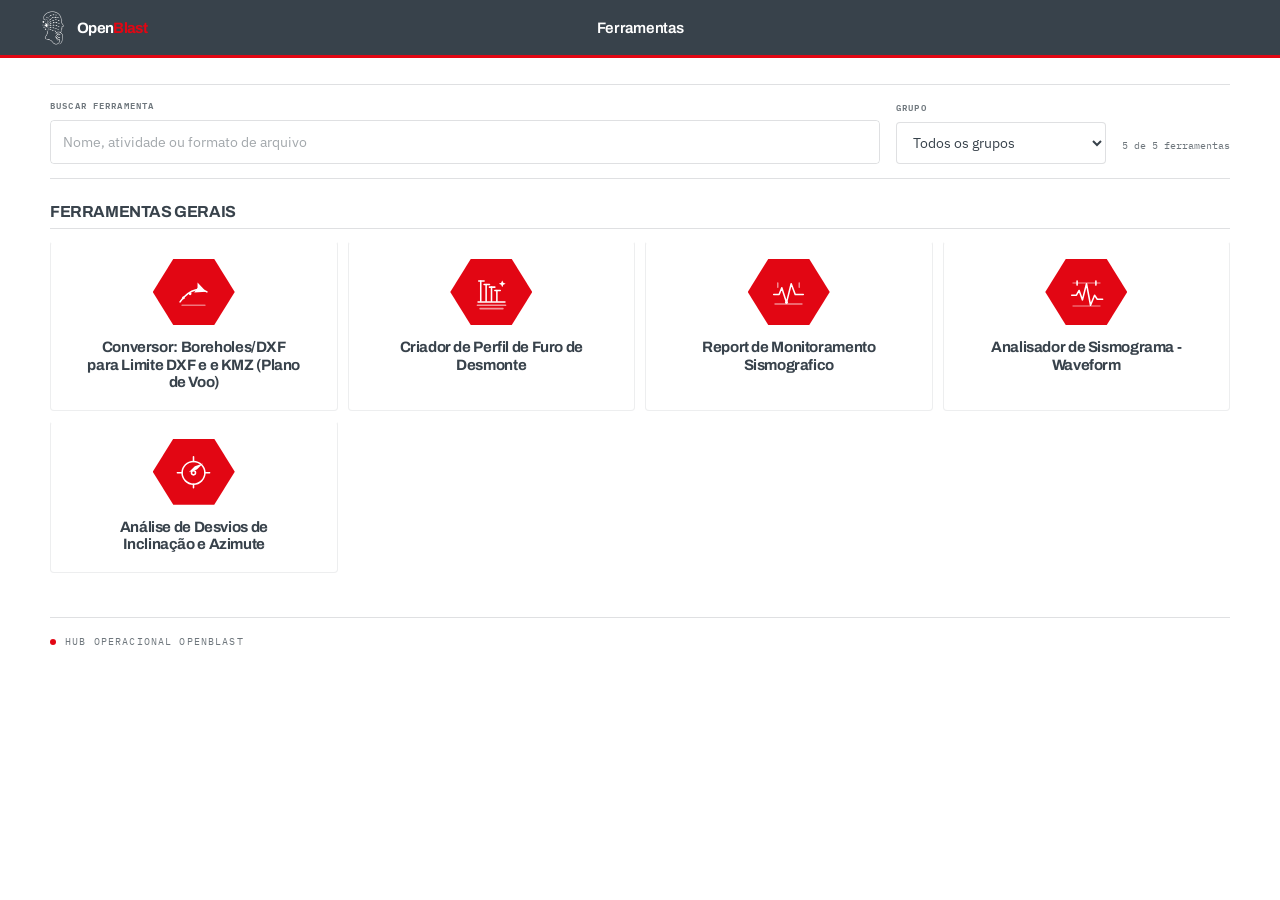
==== public/index.html @ 01945723 "Adiciona ferramenta CHI ao hub US Vale Verde" ====
<!doctype html>
<html lang="pt-BR">
  <head>
    <meta charset="utf-8" />
    <meta name="viewport" content="width=device-width, initial-scale=1" />
    <meta name="description" content="Hub público OpenBlast com as ferramentas liberadas para compartilhamento aberto." />
    <meta name="theme-color" content="#ffffff" />
    <meta name="application-name" content="Hub Público | OpenBlast" />
    <link rel="icon" href="../VISUAL/openblast-favicon-white.svg" type="image/svg+xml" />
    <title>Hub Público de Ferramentas | OpenBlast</title>
    <link rel="preconnect" href="https://fonts.googleapis.com" />
    <link rel="preconnect" href="https://fonts.gstatic.com" crossorigin />
    <link
      href="https://fonts.googleapis.com/css2?family=Archivo:wght@500;600;700;800&family=IBM+Plex+Mono:wght@400;500;600&family=IBM+Plex+Sans:wght@400;500;600;700&display=swap"
      rel="stylesheet"
    />
    <link rel="preload" href="../output/public/tools_manifest.json" as="fetch" crossorigin="anonymous" />
    <link rel="stylesheet" href="../styles.css?v=20260929_122355" />
    <script src="../script.js?v=20260929_122355" defer data-manifest-url="../output/public/tools_manifest.json"></script>
  </head>
  <body>
    <header class="topbar shell" aria-label="Cabeçalho OpenBlast">
      <a class="brand" href="../" aria-label="OpenBlast">
        <img class="brand__logo" src="../VISUAL/LOGO%20OPENBLAST%20TRANSPARENTE.png" alt="OpenBlast" />
        <span class="brand__wordmark">Open<strong>Blast</strong></span>
      </a>
      <span class="topbar__title">Ferramentas</span>
    </header>

    <main class="shell page">
      <section id="hub-grid" class="hub-grid" aria-label="Lista de hubs" aria-live="polite" aria-busy="true"></section>

      <footer class="page-footer" aria-label="Rodapé">
        <p class="page-footer__meta"><span class="page-footer__dot" aria-hidden="true"></span>Hub operacional OpenBlast</p>
      </footer>
    </main>

    <!-- MANIFEST:START -->
<script type="application/json" id="initial-manifest">{"manifest_version":"2.0","project":{"name":"openblast","version":"1.0.0","purpose":"Transformar a planilha de repositórios em um manifesto validado para o hub OpenBlast US MVV"},"generated_at":"2026-09-29T12:23:55Z","run_id":"20260929_122355","source":{"workbook":"input/repositorios_github_pages.xlsx","sheet":"Repositorios","headers":["Repositório","Título formal","GitHub","Pages"],"sha256":"8a882f962ee38ec12dfa9f1d8dd0e3b721353c77c24257c2082940a11ff812c6","row_count":15},"counts":{"total_rows":5,"valid_rows":5,"invalid_rows":0,"hub_count":1},"validation":{"status":"passed","error_count":0,"warning_count":0},"publication":{"slug":"public","hub_slugs":["ferramentas-gerais"],"source_hub_count":2,"source_tool_count":15,"published_hub_count":1,"published_tool_count":5,"excluded_hub_slugs":["ferramentas-locais"]},"generator":{"python":"3.14.3","openpyxl":"3.1.5"},"hubs":[{"slug":"ferramentas-gerais","title":"Ferramentas Gerais","description":"Ferramentas compartilhadas da operação.","tools":[{"row_number":2,"repository_id":"openblast-plano-de-voo","formal_title":"Conversor: Boreholes/DXF para Limite DXF e e KMZ (Plano de Voo)","github_url":"https://github.com/SILVAThiagoFerreira/openblast-plano-de-voo","pages_url":"https://silvathiagoferreira.github.io/openblast-plano-de-voo/","description":"Conversão DXF em poligonal operacional com exportação KMZ para visualização no Google Earth.","kind":"flight","accent":"#e20313","accent2":"#ff7a24","status":"Online","status_indicator":true,"github_owner":"SILVAThiagoFerreira","github_repo_name":"openblast-plano-de-voo","pages_owner":"silvathiagoferreira","pages_repo_name":"openblast-plano-de-voo","order":1},{"row_number":5,"repository_id":"blasthole-profile-creator","formal_title":"Criador de Perfil de Furo de Desmonte","github_url":"https://github.com/SILVAThiagoFerreira/blasthole-profile-creator","pages_url":"https://silvathiagoferreira.github.io/blasthole-profile-creator/","description":"Ferramenta para criação e leitura de perfis de blastholes com foco em clareza operacional.","kind":"blast","accent":"#e20313","accent2":"#8dd3ff","status":"Online","status_indicator":true,"github_owner":"SILVAThiagoFerreira","github_repo_name":"blasthole-profile-creator","pages_owner":"silvathiagoferreira","pages_repo_name":"blasthole-profile-creator","order":4},{"row_number":7,"repository_id":"report-sismografia","formal_title":"Report de Monitoramento Sismografico","github_url":"https://github.com/SILVAThiagoFerreira/report-sismografia","pages_url":"https://silvathiagoferreira.github.io/report-sismografia/","description":"Relatório rápido para dados sismográficos, com foco em consulta visual objetiva e limpa.","kind":"wave","accent":"#e20313","accent2":"#37c6b3","status":"Online","status_indicator":true,"github_owner":"SILVAThiagoFerreira","github_repo_name":"report-sismografia","pages_owner":"silvathiagoferreira","pages_repo_name":"report-sismografia","order":6},{"row_number":8,"repository_id":"analisador-de-sismograma","formal_title":"Analisador de Sismograma - Waveform","github_url":"https://github.com/SILVAThiagoFerreira/analisador-de-sismograma","pages_url":"https://silvathiagoferreira.github.io/ANALISADOR-DE-SISMOGRAMA/","description":"Análise de sismogramas em CSV com gráficos por canal, intervalos de desmonte e exportação de relatório em PDF.","kind":"wave","accent":"#e20313","accent2":"#2bb3a3","status":"Online","status_indicator":true,"github_owner":"SILVAThiagoFerreira","github_repo_name":"analisador-de-sismograma","pages_owner":"silvathiagoferreira","pages_repo_name":"ANALISADOR-DE-SISMOGRAMA","order":7},{"row_number":10,"repository_id":"analise-de-desvios-de-inclinacao-e-azimute","formal_title":"Análise de Desvios de Inclinação e Azimute","github_url":"https://github.com/SILVAThiagoFerreira/analise-de-desvios-de-inclinacao-e-azimute","pages_url":"https://silvathiagoferreira.github.io/analise-de-desvios-de-inclinacao-e-azimute/","description":"Ferramenta web para importar DXF de execução de furos, analisar desvios de inclinação, azimute e profundidade e exportar relatórios em PDF e Excel.","kind":"target","accent":"#0f6a2b","accent2":"#c79517","status":"Online","status_indicator":true,"github_owner":"SILVAThiagoFerreira","github_repo_name":"analise-de-desvios-de-inclinacao-e-azimute","pages_owner":"silvathiagoferreira","pages_repo_name":"analise-de-desvios-de-inclinacao-e-azimute","order":9}]}],"tools":[{"row_number":2,"repository_id":"openblast-plano-de-voo","formal_title":"Conversor: Boreholes/DXF para Limite DXF e e KMZ (Plano de Voo)","github_url":"https://github.com/SILVAThiagoFerreira/openblast-plano-de-voo","pages_url":"https://silvathiagoferreira.github.io/openblast-plano-de-voo/","description":"Conversão DXF em poligonal operacional com exportação KMZ para visualização no Google Earth.","kind":"flight","accent":"#e20313","accent2":"#ff7a24","status":"Online","status_indicator":true,"github_owner":"SILVAThiagoFerreira","github_repo_name":"openblast-plano-de-voo","pages_owner":"silvathiagoferreira","pages_repo_name":"openblast-plano-de-voo","order":1},{"row_number":5,"repository_id":"blasthole-profile-creator","formal_title":"Criador de Perfil de Furo de Desmonte","github_url":"https://github.com/SILVAThiagoFerreira/blasthole-profile-creator","pages_url":"https://silvathiagoferreira.github.io/blasthole-profile-creator/","description":"Ferramenta para criação e leitura de perfis de blastholes com foco em clareza operacional.","kind":"blast","accent":"#e20313","accent2":"#8dd3ff","status":"Online","status_indicator":true,"github_owner":"SILVAThiagoFerreira","github_repo_name":"blasthole-profile-creator","pages_owner":"silvathiagoferreira","pages_repo_name":"blasthole-profile-creator","order":4},{"row_number":7,"repository_id":"report-sismografia","formal_title":"Report de Monitoramento Sismografico","github_url":"https://github.com/SILVAThiagoFerreira/report-sismografia","pages_url":"https://silvathiagoferreira.github.io/report-sismografia/","description":"Relatório rápido para dados sismográficos, com foco em consulta visual objetiva e limpa.","kind":"wave","accent":"#e20313","accent2":"#37c6b3","status":"Online","status_indicator":true,"github_owner":"SILVAThiagoFerreira","github_repo_name":"report-sismografia","pages_owner":"silvathiagoferreira","pages_repo_name":"report-sismografia","order":6},{"row_number":8,"repository_id":"analisador-de-sismograma","formal_title":"Analisador de Sismograma - Waveform","github_url":"https://github.com/SILVAThiagoFerreira/analisador-de-sismograma","pages_url":"https://silvathiagoferreira.github.io/ANALISADOR-DE-SISMOGRAMA/","description":"Análise de sismogramas em CSV com gráficos por canal, intervalos de desmonte e exportação de relatório em PDF.","kind":"wave","accent":"#e20313","accent2":"#2bb3a3","status":"Online","status_indicator":true,"github_owner":"SILVAThiagoFerreira","github_repo_name":"analisador-de-sismograma","pages_owner":"silvathiagoferreira","pages_repo_name":"ANALISADOR-DE-SISMOGRAMA","order":7},{"row_number":10,"repository_id":"analise-de-desvios-de-inclinacao-e-azimute","formal_title":"Análise de Desvios de Inclinação e Azimute","github_url":"https://github.com/SILVAThiagoFerreira/analise-de-desvios-de-inclinacao-e-azimute","pages_url":"https://silvathiagoferreira.github.io/analise-de-desvios-de-inclinacao-e-azimute/","description":"Ferramenta web para importar DXF de execução de furos, analisar desvios de inclinação, azimute e profundidade e exportar relatórios em PDF e Excel.","kind":"target","accent":"#0f6a2b","accent2":"#c79517","status":"Online","status_indicator":true,"github_owner":"SILVAThiagoFerreira","github_repo_name":"analise-de-desvios-de-inclinacao-e-azimute","pages_owner":"silvathiagoferreira","pages_repo_name":"analise-de-desvios-de-inclinacao-e-azimute","order":9}]}</script>
<!-- MANIFEST:END -->
  </body>
</html>
---- styles.css ----
:root {
  --gray-enaex: #38424B;
  --red-enaex: #E20613;
  --white: #FFFFFF;
  --line: rgba(56, 66, 75, 0.16);
  --line-soft: rgba(56, 66, 75, 0.09);
  --gray-muted: rgba(56, 66, 75, 0.72);
  --radius: 4px;
  color-scheme: light;
}

* { box-sizing: border-box; }
html { scroll-behavior: smooth; }
.sr-only {
  position: absolute;
  width: 1px;
  height: 1px;
  padding: 0;
  margin: -1px;
  overflow: hidden;
  white-space: nowrap;
  border: 0;
  clip: rect(0, 0, 0, 0);
}
body {
  margin: 0;
  min-height: 100vh;
  overflow-x: hidden;
  background: var(--white);
  color: var(--gray-enaex);
  font-family: "IBM Plex Sans", system-ui, sans-serif;
  font-size: 15px;
  -webkit-font-smoothing: antialiased;
  text-rendering: optimizeLegibility;
}
img { display: block; max-width: 100%; }
a { color: inherit; }
::selection { color: var(--white); background: var(--red-enaex); }

.shell {
  width: min(1180px, calc(100% - 64px));
  margin: 0 auto;
}

/* Faixa superior */
.topbar {
  display: flex;
  align-items: center;
  justify-content: center;
  min-height: 58px;
  padding: 9px 38px;
  background: var(--gray-enaex);
  border-bottom: 3px solid var(--red-enaex);
}
.topbar.shell {
  width: 100vw;
  margin-left: calc(50% - 50vw);
  margin-right: 0;
}
.brand {
  position: absolute;
  left: 38px;
  display: inline-flex;
  align-items: center;
  gap: 9px;
  color: var(--white);
  text-decoration: none;
}
.brand__logo {
  width: 30px;
  max-height: 34px;
  object-fit: contain;
  filter: brightness(0) invert(1);
}
.brand__wordmark {
  color: var(--white);
  font-family: "Archivo", sans-serif;
  font-size: 0.94rem;
  font-weight: 700;
  letter-spacing: -0.045em;
}
.brand__wordmark strong { color: var(--red-enaex); font-weight: 700; }
.topbar__title {
  color: var(--white);
  font-family: "Archivo", sans-serif;
  font-size: 0.95rem;
  font-weight: 600;
  letter-spacing: -0.02em;
}

/* Página */
.page { padding: 26px 0 8px; }
.hub-grid { display: grid; gap: 28px; margin-top: 2px; }
.hub-section { position: relative; }
.hub-section__header {
  display: flex;
  align-items: baseline;
  justify-content: space-between;
  gap: 14px;
  margin-bottom: 12px;
  padding-bottom: 8px;
  border-bottom: 1px solid var(--line);
}
.hub-section__header h2 {
  margin: 0;
  color: var(--gray-enaex);
  font-family: "Archivo", sans-serif;
  font-size: 1rem;
  font-weight: 700;
  letter-spacing: -0.025em;
  text-transform: uppercase;
}

/* Busca */
.directory-controls {
  display: grid;
  grid-template-columns: minmax(0, 1fr) 210px auto;
  align-items: end;
  gap: 16px;
  margin: 0 0 24px;
  padding: 12px 0 14px;
  border-top: 1px solid var(--line);
  border-bottom: 1px solid var(--line);
}
.directory-controls label {
  display: block;
  margin-bottom: 7px;
  color: var(--gray-muted);
  font-family: "IBM Plex Mono", monospace;
  font-size: 0.59rem;
  font-weight: 600;
  letter-spacing: 0.12em;
  text-transform: uppercase;
}
.directory-search__field { display: flex; min-height: 42px; border: 1px solid var(--line); border-radius: var(--radius); }
.directory-search input,
.directory-filter select {
  width: 100%;
  min-height: 42px;
  padding: 0 12px;
  color: var(--gray-enaex);
  font: inherit;
  font-size: 0.87rem;
  background: var(--white);
  border: 1px solid var(--line);
  border-radius: var(--radius);
}
.directory-search input { min-width: 0; border: 0; outline: 0; }
.directory-search input::placeholder { color: var(--gray-muted); opacity: 0.64; }
.directory-search__field:focus-within,
.directory-filter select:focus-visible { border-color: var(--red-enaex); box-shadow: 0 0 0 3px rgba(226, 6, 19, 0.1); outline: 0; }
.search-clear {
  align-self: center;
  margin: 0 8px 0 4px;
  padding: 5px 7px;
  color: var(--gray-muted);
  font-family: "IBM Plex Mono", monospace;
  font-size: 0.58rem;
  font-weight: 600;
  letter-spacing: 0.06em;
  text-transform: uppercase;
  background: transparent;
  border: 0;
  cursor: pointer;
}
.search-clear:hover { color: var(--red-enaex); }
.directory-count { margin: 0 0 12px; color: var(--gray-muted); font-family: "IBM Plex Mono", monospace; font-size: 0.62rem; white-space: nowrap; }

/* Grade de ferramentas */
.tool-grid {
  display: grid;
  grid-template-columns: repeat(4, minmax(0, 1fr));
  gap: 10px;
}
.tool-grid__message {
  grid-column: 1 / -1;
  padding: 22px;
  color: var(--gray-muted);
  border: 1px solid var(--line);
  line-height: 1.6;
}
.tool-grid__message--error { color: var(--red-enaex); }
.tool-card {
  position: relative;
  display: grid;
  grid-template-rows: 68px auto;
  align-items: start;
  min-height: 142px;
  padding: 16px 12px 18px;
  color: var(--gray-enaex);
  text-align: center;
  text-decoration: none;
  background: var(--white);
  border: 1px solid var(--line-soft);
  border-top: 2px solid transparent;
  border-radius: var(--radius);
  transition: border-color 150ms ease, box-shadow 150ms ease, transform 150ms ease;
}
.tool-card:hover {
  position: relative;
  z-index: 20;
  border-color: var(--line);
  border-top-color: var(--red-enaex);
  box-shadow: 0 8px 20px rgba(56, 66, 75, 0.08);
  transform: translateY(-1px);
}
.tool-card:focus-visible { position: relative; z-index: 20; }
.tool-card:focus-visible,
.brand:focus-visible,
.search-clear:focus-visible,
.directory-filter select:focus-visible {
  outline: 2px solid var(--red-enaex);
  outline-offset: 3px;
}
.tool-card__hex {
  display: grid;
  place-items: center;
  width: 82px;
  height: 66px;
  margin: 0 auto;
  color: var(--white);
  background: var(--red-enaex);
  clip-path: polygon(25% 0, 75% 0, 100% 50%, 75% 100%, 25% 100%, 0 50%);
}
.tool-card__hex svg { width: 43px; height: 43px; }
.tool-card h3 {
  max-width: 24ch;
  margin: 12px auto 0;
  color: var(--gray-enaex);
  font-family: "Archivo", sans-serif;
  font-size: 0.94rem;
  font-weight: 700;
  line-height: 1.17;
  letter-spacing: -0.025em;
}
.tool-card__tooltip {
  position: absolute;
  z-index: 10;
  top: calc(100% + 9px);
  left: 50%;
  width: min(280px, calc(100vw - 24px));
  max-height: 220px;
  padding: 10px 12px;
  color: var(--white);
  font-size: 0.78rem;
  font-weight: 400;
  line-height: 1.4;
  text-align: left;
  background: var(--gray-enaex);
  border: 1px solid rgba(255, 255, 255, 0.18);
  border-top: 2px solid var(--red-enaex);
  border-radius: 7px;
  box-shadow: 0 10px 24px rgba(56, 66, 75, 0.2);
  overflow: auto;
  opacity: 0;
  pointer-events: none;
  transform: translate(-50%, -5px);
  transition: opacity 140ms ease, transform 140ms ease, visibility 140ms ease;
  visibility: hidden;
}
.tool-card__tooltip::before {
  position: absolute;
  top: -7px;
  left: 50%;
  width: 0;
  height: 0;
  border-right: 6px solid transparent;
  border-bottom: 6px solid var(--red-enaex);
  border-left: 6px solid transparent;
  content: "";
  transform: translateX(-50%);
}
.tool-card:hover .tool-card__tooltip,
.tool-card:focus-visible .tool-card__tooltip {
  opacity: 1;
  transform: translate(-50%, 0);
  visibility: visible;
}
.tool-card__tooltip::-webkit-scrollbar { width: 6px; }
.tool-card__tooltip::-webkit-scrollbar-thumb { background: rgba(255, 255, 255, 0.34); border-radius: 6px; }
.directory-empty { margin-top: 18px; padding: 22px; color: var(--gray-muted); border: 1px solid var(--line); font-size: 0.9rem; line-height: 1.6; }
.reveal { animation: none; }

/* Rodapé */
.page-footer {
  display: flex;
  align-items: center;
  justify-content: space-between;
  gap: 16px;
  margin-top: 44px;
  padding: 17px 0 46px;
  border-top: 1px solid var(--line);
  color: var(--gray-muted);
  font-family: "IBM Plex Mono", monospace;
  font-size: 0.6rem;
  letter-spacing: 0.12em;
  text-transform: uppercase;
}
.page-footer__meta { margin: 0; }
.page-footer__dot { display: inline-block; width: 6px; height: 6px; margin-right: 9px; vertical-align: middle; border-radius: 50%; background: var(--red-enaex); }

@media (max-width: 1050px) {
  .tool-grid { grid-template-columns: repeat(3, minmax(0, 1fr)); }
}
@media (max-width: 780px) {
  .shell { width: min(100% - 34px, 1180px); }
  .topbar { min-height: 56px; padding: 8px 16px; }
  .brand { left: 17px; }
  .brand__logo { width: 27px; max-height: 30px; }
  .brand__wordmark { font-size: 0.86rem; }
  .topbar__title { max-width: 210px; overflow: hidden; text-overflow: ellipsis; white-space: nowrap; font-size: 0.84rem; }
  .page { padding-top: 24px; }
  .directory-controls { grid-template-columns: 1fr; gap: 12px; margin-bottom: 28px; }
  .directory-count { margin: 2px 0 0; }
  .tool-grid { grid-template-columns: repeat(2, minmax(0, 1fr)); }
}
@media (max-width: 480px) {
  .tool-grid { grid-template-columns: 1fr; }
  .tool-card__hex { width: 76px; height: 62px; }
  .tool-card { min-height: 136px; }
  .page-footer { align-items: flex-start; flex-direction: column; gap: 8px; }
}
@media (prefers-reduced-motion: reduce) {
  html { scroll-behavior: auto; }
  *, *::before, *::after { animation-duration: 0.01ms !important; animation-iteration-count: 1 !important; transition-duration: 0.01ms !important; scroll-behavior: auto !important; }
}
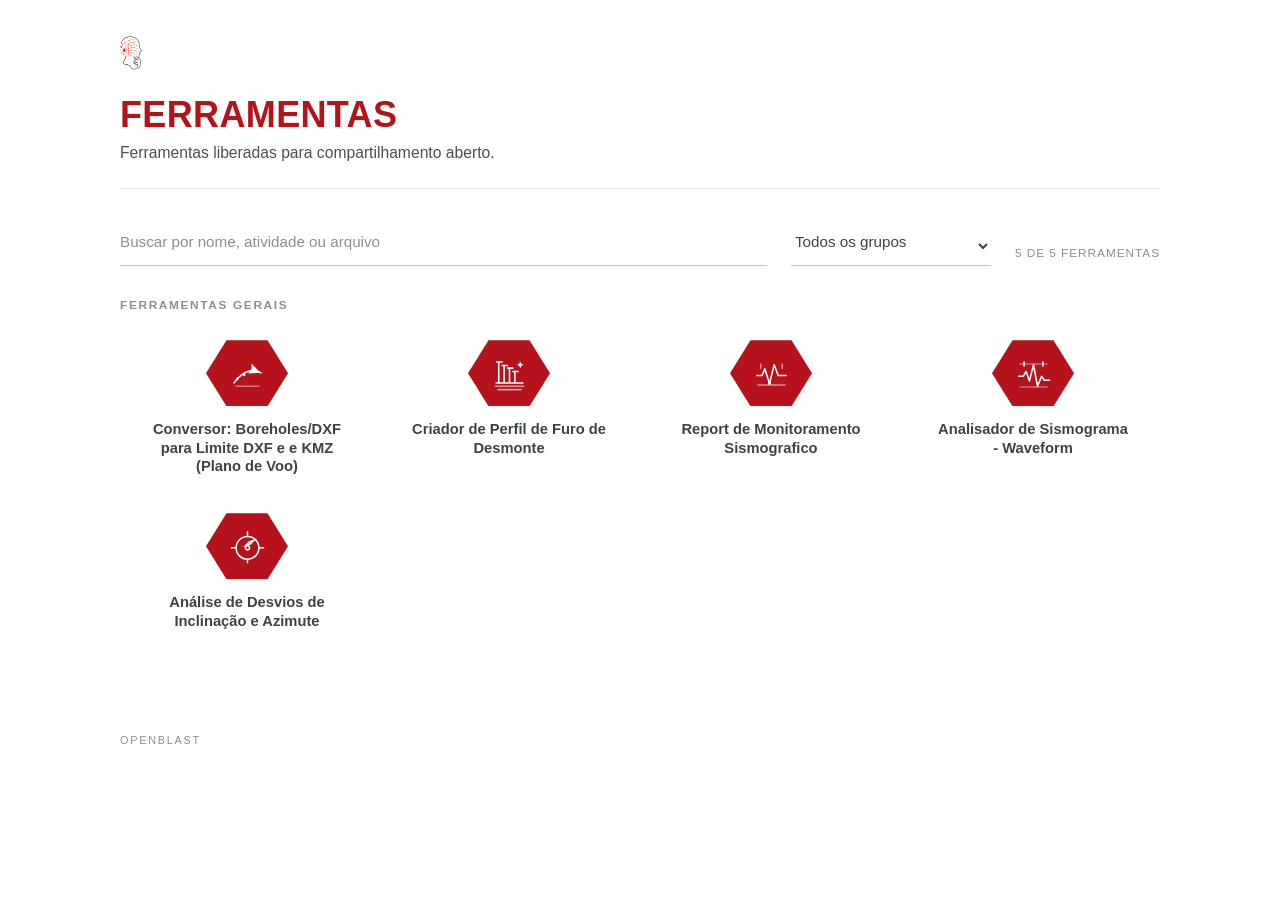
==== commit 7fb5bf72: "Refina cabeçalho e cards do hub: hexágono vermelho em repouso - Hexágonos das ferramentas voltam ao " ====
--- a/public/index.html
+++ b/public/index.html
@@ -8,35 +8,29 @@
     <meta name="application-name" content="Hub Público | OpenBlast" />
     <link rel="icon" href="../VISUAL/openblast-favicon-white.svg" type="image/svg+xml" />
     <title>Hub Público de Ferramentas | OpenBlast</title>
-    <link rel="preconnect" href="https://fonts.googleapis.com" />
-    <link rel="preconnect" href="https://fonts.gstatic.com" crossorigin />
-    <link
-      href="https://fonts.googleapis.com/css2?family=Archivo:wght@500;600;700;800&family=IBM+Plex+Mono:wght@400;500;600&family=IBM+Plex+Sans:wght@400;500;600;700&display=swap"
-      rel="stylesheet"
-    />
     <link rel="preload" href="../output/public/tools_manifest.json" as="fetch" crossorigin="anonymous" />
-    <link rel="stylesheet" href="../styles.css?v=20260929_122355" />
-    <script src="../script.js?v=20260929_122355" defer data-manifest-url="../output/public/tools_manifest.json"></script>
+    <link rel="stylesheet" href="../styles.css?v=20261018_125633" />
+    <script src="../script.js?v=20261018_125633" defer data-manifest-url="../output/public/tools_manifest.json"></script>
   </head>
   <body>
     <header class="topbar shell" aria-label="Cabeçalho OpenBlast">
       <a class="brand" href="../" aria-label="OpenBlast">
         <img class="brand__logo" src="../VISUAL/LOGO%20OPENBLAST%20TRANSPARENTE.png" alt="OpenBlast" />
-        <span class="brand__wordmark">Open<strong>Blast</strong></span>
       </a>
-      <span class="topbar__title">Ferramentas</span>
+      <h1 class="topbar__title">Ferramentas</h1>
+      <p class="topbar__subtitle">Ferramentas liberadas para compartilhamento aberto.</p>
     </header>
 
     <main class="shell page">
       <section id="hub-grid" class="hub-grid" aria-label="Lista de hubs" aria-live="polite" aria-busy="true"></section>
 
       <footer class="page-footer" aria-label="Rodapé">
-        <p class="page-footer__meta"><span class="page-footer__dot" aria-hidden="true"></span>Hub operacional OpenBlast</p>
+        <span class="brand__wordmark">Open<strong>Blast</strong></span>
       </footer>
     </main>
 
     <!-- MANIFEST:START -->
-<script type="application/json" id="initial-manifest">{"manifest_version":"2.0","project":{"name":"openblast","version":"1.0.0","purpose":"Transformar a planilha de repositórios em um manifesto validado para o hub OpenBlast US MVV"},"generated_at":"2026-09-29T12:23:55Z","run_id":"20260929_122355","source":{"workbook":"input/repositorios_github_pages.xlsx","sheet":"Repositorios","headers":["Repositório","Título formal","GitHub","Pages"],"sha256":"8a882f962ee38ec12dfa9f1d8dd0e3b721353c77c24257c2082940a11ff812c6","row_count":15},"counts":{"total_rows":5,"valid_rows":5,"invalid_rows":0,"hub_count":1},"validation":{"status":"passed","error_count":0,"warning_count":0},"publication":{"slug":"public","hub_slugs":["ferramentas-gerais"],"source_hub_count":2,"source_tool_count":15,"published_hub_count":1,"published_tool_count":5,"excluded_hub_slugs":["ferramentas-locais"]},"generator":{"python":"3.14.3","openpyxl":"3.1.5"},"hubs":[{"slug":"ferramentas-gerais","title":"Ferramentas Gerais","description":"Ferramentas compartilhadas da operação.","tools":[{"row_number":2,"repository_id":"openblast-plano-de-voo","formal_title":"Conversor: Boreholes/DXF para Limite DXF e e KMZ (Plano de Voo)","github_url":"https://github.com/SILVAThiagoFerreira/openblast-plano-de-voo","pages_url":"https://silvathiagoferreira.github.io/openblast-plano-de-voo/","description":"Conversão DXF em poligonal operacional com exportação KMZ para visualização no Google Earth.","kind":"flight","accent":"#e20313","accent2":"#ff7a24","status":"Online","status_indicator":true,"github_owner":"SILVAThiagoFerreira","github_repo_name":"openblast-plano-de-voo","pages_owner":"silvathiagoferreira","pages_repo_name":"openblast-plano-de-voo","order":1},{"row_number":5,"repository_id":"blasthole-profile-creator","formal_title":"Criador de Perfil de Furo de Desmonte","github_url":"https://github.com/SILVAThiagoFerreira/blasthole-profile-creator","pages_url":"https://silvathiagoferreira.github.io/blasthole-profile-creator/","description":"Ferramenta para criação e leitura de perfis de blastholes com foco em clareza operacional.","kind":"blast","accent":"#e20313","accent2":"#8dd3ff","status":"Online","status_indicator":true,"github_owner":"SILVAThiagoFerreira","github_repo_name":"blasthole-profile-creator","pages_owner":"silvathiagoferreira","pages_repo_name":"blasthole-profile-creator","order":4},{"row_number":7,"repository_id":"report-sismografia","formal_title":"Report de Monitoramento Sismografico","github_url":"https://github.com/SILVAThiagoFerreira/report-sismografia","pages_url":"https://silvathiagoferreira.github.io/report-sismografia/","description":"Relatório rápido para dados sismográficos, com foco em consulta visual objetiva e limpa.","kind":"wave","accent":"#e20313","accent2":"#37c6b3","status":"Online","status_indicator":true,"github_owner":"SILVAThiagoFerreira","github_repo_name":"report-sismografia","pages_owner":"silvathiagoferreira","pages_repo_name":"report-sismografia","order":6},{"row_number":8,"repository_id":"analisador-de-sismograma","formal_title":"Analisador de Sismograma - Waveform","github_url":"https://github.com/SILVAThiagoFerreira/analisador-de-sismograma","pages_url":"https://silvathiagoferreira.github.io/ANALISADOR-DE-SISMOGRAMA/","description":"Análise de sismogramas em CSV com gráficos por canal, intervalos de desmonte e exportação de relatório em PDF.","kind":"wave","accent":"#e20313","accent2":"#2bb3a3","status":"Online","status_indicator":true,"github_owner":"SILVAThiagoFerreira","github_repo_name":"analisador-de-sismograma","pages_owner":"silvathiagoferreira","pages_repo_name":"ANALISADOR-DE-SISMOGRAMA","order":7},{"row_number":10,"repository_id":"analise-de-desvios-de-inclinacao-e-azimute","formal_title":"Análise de Desvios de Inclinação e Azimute","github_url":"https://github.com/SILVAThiagoFerreira/analise-de-desvios-de-inclinacao-e-azimute","pages_url":"https://silvathiagoferreira.github.io/analise-de-desvios-de-inclinacao-e-azimute/","description":"Ferramenta web para importar DXF de execução de furos, analisar desvios de inclinação, azimute e profundidade e exportar relatórios em PDF e Excel.","kind":"target","accent":"#0f6a2b","accent2":"#c79517","status":"Online","status_indicator":true,"github_owner":"SILVAThiagoFerreira","github_repo_name":"analise-de-desvios-de-inclinacao-e-azimute","pages_owner":"silvathiagoferreira","pages_repo_name":"analise-de-desvios-de-inclinacao-e-azimute","order":9}]}],"tools":[{"row_number":2,"repository_id":"openblast-plano-de-voo","formal_title":"Conversor: Boreholes/DXF para Limite DXF e e KMZ (Plano de Voo)","github_url":"https://github.com/SILVAThiagoFerreira/openblast-plano-de-voo","pages_url":"https://silvathiagoferreira.github.io/openblast-plano-de-voo/","description":"Conversão DXF em poligonal operacional com exportação KMZ para visualização no Google Earth.","kind":"flight","accent":"#e20313","accent2":"#ff7a24","status":"Online","status_indicator":true,"github_owner":"SILVAThiagoFerreira","github_repo_name":"openblast-plano-de-voo","pages_owner":"silvathiagoferreira","pages_repo_name":"openblast-plano-de-voo","order":1},{"row_number":5,"repository_id":"blasthole-profile-creator","formal_title":"Criador de Perfil de Furo de Desmonte","github_url":"https://github.com/SILVAThiagoFerreira/blasthole-profile-creator","pages_url":"https://silvathiagoferreira.github.io/blasthole-profile-creator/","description":"Ferramenta para criação e leitura de perfis de blastholes com foco em clareza operacional.","kind":"blast","accent":"#e20313","accent2":"#8dd3ff","status":"Online","status_indicator":true,"github_owner":"SILVAThiagoFerreira","github_repo_name":"blasthole-profile-creator","pages_owner":"silvathiagoferreira","pages_repo_name":"blasthole-profile-creator","order":4},{"row_number":7,"repository_id":"report-sismografia","formal_title":"Report de Monitoramento Sismografico","github_url":"https://github.com/SILVAThiagoFerreira/report-sismografia","pages_url":"https://silvathiagoferreira.github.io/report-sismografia/","description":"Relatório rápido para dados sismográficos, com foco em consulta visual objetiva e limpa.","kind":"wave","accent":"#e20313","accent2":"#37c6b3","status":"Online","status_indicator":true,"github_owner":"SILVAThiagoFerreira","github_repo_name":"report-sismografia","pages_owner":"silvathiagoferreira","pages_repo_name":"report-sismografia","order":6},{"row_number":8,"repository_id":"analisador-de-sismograma","formal_title":"Analisador de Sismograma - Waveform","github_url":"https://github.com/SILVAThiagoFerreira/analisador-de-sismograma","pages_url":"https://silvathiagoferreira.github.io/ANALISADOR-DE-SISMOGRAMA/","description":"Análise de sismogramas em CSV com gráficos por canal, intervalos de desmonte e exportação de relatório em PDF.","kind":"wave","accent":"#e20313","accent2":"#2bb3a3","status":"Online","status_indicator":true,"github_owner":"SILVAThiagoFerreira","github_repo_name":"analisador-de-sismograma","pages_owner":"silvathiagoferreira","pages_repo_name":"ANALISADOR-DE-SISMOGRAMA","order":7},{"row_number":10,"repository_id":"analise-de-desvios-de-inclinacao-e-azimute","formal_title":"Análise de Desvios de Inclinação e Azimute","github_url":"https://github.com/SILVAThiagoFerreira/analise-de-desvios-de-inclinacao-e-azimute","pages_url":"https://silvathiagoferreira.github.io/analise-de-desvios-de-inclinacao-e-azimute/","description":"Ferramenta web para importar DXF de execução de furos, analisar desvios de inclinação, azimute e profundidade e exportar relatórios em PDF e Excel.","kind":"target","accent":"#0f6a2b","accent2":"#c79517","status":"Online","status_indicator":true,"github_owner":"SILVAThiagoFerreira","github_repo_name":"analise-de-desvios-de-inclinacao-e-azimute","pages_owner":"silvathiagoferreira","pages_repo_name":"analise-de-desvios-de-inclinacao-e-azimute","order":9}]}</script>
+<script type="application/json" id="initial-manifest">{"manifest_version":"2.0","project":{"name":"openblast","version":"1.0.0","purpose":"Transformar a planilha de repositórios em um manifesto validado para o hub OpenBlast US MVV"},"generated_at":"2026-10-18T12:56:33Z","run_id":"20261018_125633","source":{"workbook":"input/repositorios_github_pages.xlsx","sheet":"Repositorios","headers":["Repositório","Título formal","GitHub","Pages"],"sha256":"8a882f962ee38ec12dfa9f1d8dd0e3b721353c77c24257c2082940a11ff812c6","row_count":15},"counts":{"total_rows":5,"valid_rows":5,"invalid_rows":0,"hub_count":1},"validation":{"status":"passed","error_count":0,"warning_count":0},"publication":{"slug":"public","hub_slugs":["ferramentas-gerais"],"source_hub_count":2,"source_tool_count":15,"published_hub_count":1,"published_tool_count":5,"excluded_hub_slugs":["ferramentas-locais"]},"generator":{"python":"3.14.3","openpyxl":"3.1.5"},"hubs":[{"slug":"ferramentas-gerais","title":"Ferramentas Gerais","description":"Ferramentas compartilhadas da operação.","tools":[{"row_number":2,"repository_id":"openblast-plano-de-voo","formal_title":"Conversor: Boreholes/DXF para Limite DXF e e KMZ (Plano de Voo)","github_url":"https://github.com/SILVAThiagoFerreira/openblast-plano-de-voo","pages_url":"https://silvathiagoferreira.github.io/openblast-plano-de-voo/","description":"Conversão DXF em poligonal operacional com exportação KMZ para visualização no Google Earth.","kind":"flight","accent":"#e20313","accent2":"#ff7a24","status":"Online","status_indicator":true,"github_owner":"SILVAThiagoFerreira","github_repo_name":"openblast-plano-de-voo","pages_owner":"silvathiagoferreira","pages_repo_name":"openblast-plano-de-voo","order":1},{"row_number":5,"repository_id":"blasthole-profile-creator","formal_title":"Criador de Perfil de Furo de Desmonte","github_url":"https://github.com/SILVAThiagoFerreira/blasthole-profile-creator","pages_url":"https://silvathiagoferreira.github.io/blasthole-profile-creator/","description":"Ferramenta para criação e leitura de perfis de blastholes com foco em clareza operacional.","kind":"blast","accent":"#e20313","accent2":"#8dd3ff","status":"Online","status_indicator":true,"github_owner":"SILVAThiagoFerreira","github_repo_name":"blasthole-profile-creator","pages_owner":"silvathiagoferreira","pages_repo_name":"blasthole-profile-creator","order":4},{"row_number":7,"repository_id":"report-sismografia","formal_title":"Report de Monitoramento Sismografico","github_url":"https://github.com/SILVAThiagoFerreira/report-sismografia","pages_url":"https://silvathiagoferreira.github.io/report-sismografia/","description":"Relatório rápido para dados sismográficos, com foco em consulta visual objetiva e limpa.","kind":"wave","accent":"#e20313","accent2":"#37c6b3","status":"Online","status_indicator":true,"github_owner":"SILVAThiagoFerreira","github_repo_name":"report-sismografia","pages_owner":"silvathiagoferreira","pages_repo_name":"report-sismografia","order":6},{"row_number":8,"repository_id":"analisador-de-sismograma","formal_title":"Analisador de Sismograma - Waveform","github_url":"https://github.com/SILVAThiagoFerreira/analisador-de-sismograma","pages_url":"https://silvathiagoferreira.github.io/ANALISADOR-DE-SISMOGRAMA/","description":"Análise de sismogramas em CSV com gráficos por canal, intervalos de desmonte e exportação de relatório em PDF.","kind":"wave","accent":"#e20313","accent2":"#2bb3a3","status":"Online","status_indicator":true,"github_owner":"SILVAThiagoFerreira","github_repo_name":"analisador-de-sismograma","pages_owner":"silvathiagoferreira","pages_repo_name":"ANALISADOR-DE-SISMOGRAMA","order":7},{"row_number":10,"repository_id":"analise-de-desvios-de-inclinacao-e-azimute","formal_title":"Análise de Desvios de Inclinação e Azimute","github_url":"https://github.com/SILVAThiagoFerreira/analise-de-desvios-de-inclinacao-e-azimute","pages_url":"https://silvathiagoferreira.github.io/analise-de-desvios-de-inclinacao-e-azimute/","description":"Ferramenta web para importar DXF de execução de furos, analisar desvios de inclinação, azimute e profundidade e exportar relatórios em PDF e Excel.","kind":"target","accent":"#0f6a2b","accent2":"#c79517","status":"Online","status_indicator":true,"github_owner":"SILVAThiagoFerreira","github_repo_name":"analise-de-desvios-de-inclinacao-e-azimute","pages_owner":"silvathiagoferreira","pages_repo_name":"analise-de-desvios-de-inclinacao-e-azimute","order":9}]}],"tools":[{"row_number":2,"repository_id":"openblast-plano-de-voo","formal_title":"Conversor: Boreholes/DXF para Limite DXF e e KMZ (Plano de Voo)","github_url":"https://github.com/SILVAThiagoFerreira/openblast-plano-de-voo","pages_url":"https://silvathiagoferreira.github.io/openblast-plano-de-voo/","description":"Conversão DXF em poligonal operacional com exportação KMZ para visualização no Google Earth.","kind":"flight","accent":"#e20313","accent2":"#ff7a24","status":"Online","status_indicator":true,"github_owner":"SILVAThiagoFerreira","github_repo_name":"openblast-plano-de-voo","pages_owner":"silvathiagoferreira","pages_repo_name":"openblast-plano-de-voo","order":1},{"row_number":5,"repository_id":"blasthole-profile-creator","formal_title":"Criador de Perfil de Furo de Desmonte","github_url":"https://github.com/SILVAThiagoFerreira/blasthole-profile-creator","pages_url":"https://silvathiagoferreira.github.io/blasthole-profile-creator/","description":"Ferramenta para criação e leitura de perfis de blastholes com foco em clareza operacional.","kind":"blast","accent":"#e20313","accent2":"#8dd3ff","status":"Online","status_indicator":true,"github_owner":"SILVAThiagoFerreira","github_repo_name":"blasthole-profile-creator","pages_owner":"silvathiagoferreira","pages_repo_name":"blasthole-profile-creator","order":4},{"row_number":7,"repository_id":"report-sismografia","formal_title":"Report de Monitoramento Sismografico","github_url":"https://github.com/SILVAThiagoFerreira/report-sismografia","pages_url":"https://silvathiagoferreira.github.io/report-sismografia/","description":"Relatório rápido para dados sismográficos, com foco em consulta visual objetiva e limpa.","kind":"wave","accent":"#e20313","accent2":"#37c6b3","status":"Online","status_indicator":true,"github_owner":"SILVAThiagoFerreira","github_repo_name":"report-sismografia","pages_owner":"silvathiagoferreira","pages_repo_name":"report-sismografia","order":6},{"row_number":8,"repository_id":"analisador-de-sismograma","formal_title":"Analisador de Sismograma - Waveform","github_url":"https://github.com/SILVAThiagoFerreira/analisador-de-sismograma","pages_url":"https://silvathiagoferreira.github.io/ANALISADOR-DE-SISMOGRAMA/","description":"Análise de sismogramas em CSV com gráficos por canal, intervalos de desmonte e exportação de relatório em PDF.","kind":"wave","accent":"#e20313","accent2":"#2bb3a3","status":"Online","status_indicator":true,"github_owner":"SILVAThiagoFerreira","github_repo_name":"analisador-de-sismograma","pages_owner":"silvathiagoferreira","pages_repo_name":"ANALISADOR-DE-SISMOGRAMA","order":7},{"row_number":10,"repository_id":"analise-de-desvios-de-inclinacao-e-azimute","formal_title":"Análise de Desvios de Inclinação e Azimute","github_url":"https://github.com/SILVAThiagoFerreira/analise-de-desvios-de-inclinacao-e-azimute","pages_url":"https://silvathiagoferreira.github.io/analise-de-desvios-de-inclinacao-e-azimute/","description":"Ferramenta web para importar DXF de execução de furos, analisar desvios de inclinação, azimute e profundidade e exportar relatórios em PDF e Excel.","kind":"target","accent":"#0f6a2b","accent2":"#c79517","status":"Online","status_indicator":true,"github_owner":"SILVAThiagoFerreira","github_repo_name":"analise-de-desvios-de-inclinacao-e-azimute","pages_owner":"silvathiagoferreira","pages_repo_name":"analise-de-desvios-de-inclinacao-e-azimute","order":9}]}</script>
 <!-- MANIFEST:END -->
   </body>
 </html>
--- a/styles.css
+++ b/styles.css
@@ -1,10 +1,16 @@
 :root {
+  /* Identidade (mantidas) */
   --gray-enaex: #38424B;
   --red-enaex: #E20613;
+  /* Paleta da home */
+  --red: #B5121B;
+  --graphite: #3d4148;
+  --gray-text: #4a4f55;
+  --gray-mid: #8a8f96;
+  --gray-light: #c4c7cb;
+  --hairline: #e3e3e3;
+  --pink-soft: #e3b5b8;
   --white: #FFFFFF;
-  --line: rgba(56, 66, 75, 0.16);
-  --line-soft: rgba(56, 66, 75, 0.09);
-  --gray-muted: rgba(56, 66, 75, 0.72);
   --radius: 4px;
   color-scheme: light;
 }
@@ -27,188 +33,165 @@
   min-height: 100vh;
   overflow-x: hidden;
   background: var(--white);
-  color: var(--gray-enaex);
-  font-family: "IBM Plex Sans", system-ui, sans-serif;
+  color: var(--graphite);
+  font-family: Arial, Helvetica, sans-serif;
   font-size: 15px;
   -webkit-font-smoothing: antialiased;
-  text-rendering: optimizeLegibility;
 }
 img { display: block; max-width: 100%; }
 a { color: inherit; }
-::selection { color: var(--white); background: var(--red-enaex); }
+::selection { color: var(--white); background: var(--red); }
 
 .shell {
-  width: min(1180px, calc(100% - 64px));
+  width: min(1040px, calc(100% - 64px));
   margin: 0 auto;
 }
 
-/* Faixa superior */
+/* Cabeçalho: título, subtítulo e um único filete */
 .topbar {
-  display: flex;
-  align-items: center;
-  justify-content: center;
-  min-height: 58px;
-  padding: 9px 38px;
-  background: var(--gray-enaex);
-  border-bottom: 3px solid var(--red-enaex);
-}
-.topbar.shell {
-  width: 100vw;
-  margin-left: calc(50% - 50vw);
-  margin-right: 0;
+  padding: 36px 0 24px;
+  border-bottom: 1px solid var(--hairline);
 }
 .brand {
-  position: absolute;
-  left: 38px;
   display: inline-flex;
-  align-items: center;
-  gap: 9px;
-  color: var(--white);
+  color: var(--graphite);
   text-decoration: none;
 }
 .brand__logo {
-  width: 30px;
-  max-height: 34px;
-  object-fit: contain;
-  filter: brightness(0) invert(1);
+  height: 34px;
+  width: auto;
 }
 .brand__wordmark {
-  color: var(--white);
-  font-family: "Archivo", sans-serif;
-  font-size: 0.94rem;
-  font-weight: 700;
-  letter-spacing: -0.045em;
-}
-.brand__wordmark strong { color: var(--red-enaex); font-weight: 700; }
+  font-weight: 700;
+  letter-spacing: 0.02em;
+}
+.brand__wordmark strong { font-weight: 700; }
 .topbar__title {
-  color: var(--white);
-  font-family: "Archivo", sans-serif;
-  font-size: 0.95rem;
-  font-weight: 600;
-  letter-spacing: -0.02em;
+  margin: 22px 0 6px;
+  color: var(--red);
+  font-size: clamp(1.6rem, 3.2vw, 2.25rem);
+  font-weight: 700;
+  line-height: 1.1;
+  letter-spacing: 0.01em;
+  text-transform: uppercase;
+}
+.topbar__subtitle {
+  margin: 0;
+  color: var(--gray-text);
+  font-size: 0.98rem;
+  line-height: 1.5;
 }
 
 /* Página */
-.page { padding: 26px 0 8px; }
-.hub-grid { display: grid; gap: 28px; margin-top: 2px; }
+.page { padding: 36px 0 0; }
+.hub-grid { display: grid; gap: 40px; }
 .hub-section { position: relative; }
-.hub-section__header {
-  display: flex;
-  align-items: baseline;
-  justify-content: space-between;
-  gap: 14px;
-  margin-bottom: 12px;
-  padding-bottom: 8px;
-  border-bottom: 1px solid var(--line);
-}
+.hub-section__header { margin: 0 0 14px; }
 .hub-section__header h2 {
   margin: 0;
-  color: var(--gray-enaex);
-  font-family: "Archivo", sans-serif;
-  font-size: 1rem;
-  font-weight: 700;
-  letter-spacing: -0.025em;
+  color: var(--gray-mid);
+  font-size: 0.74rem;
+  font-weight: 700;
+  letter-spacing: 0.14em;
   text-transform: uppercase;
 }
 
 /* Busca */
 .directory-controls {
   display: grid;
-  grid-template-columns: minmax(0, 1fr) 210px auto;
+  grid-template-columns: minmax(0, 1fr) 200px auto;
   align-items: end;
-  gap: 16px;
-  margin: 0 0 24px;
-  padding: 12px 0 14px;
-  border-top: 1px solid var(--line);
-  border-bottom: 1px solid var(--line);
-}
-.directory-controls label {
-  display: block;
-  margin-bottom: 7px;
-  color: var(--gray-muted);
-  font-family: "IBM Plex Mono", monospace;
-  font-size: 0.59rem;
-  font-weight: 600;
-  letter-spacing: 0.12em;
-  text-transform: uppercase;
-}
-.directory-search__field { display: flex; min-height: 42px; border: 1px solid var(--line); border-radius: var(--radius); }
+  gap: 24px;
+  margin: 0 0 32px;
+}
+.directory-controls .sr-only { position: absolute; }
+.directory-search__field {
+  display: flex;
+  border-bottom: 1px solid var(--gray-light);
+  transition: border-color 150ms ease;
+}
+.directory-search__field:focus-within,
+.directory-filter select:focus-visible { border-bottom-color: var(--red); outline: 0; }
 .directory-search input,
 .directory-filter select {
   width: 100%;
-  min-height: 42px;
-  padding: 0 12px;
-  color: var(--gray-enaex);
+  min-height: 40px;
+  padding: 0 0 8px;
+  color: var(--graphite);
   font: inherit;
-  font-size: 0.87rem;
-  background: var(--white);
-  border: 1px solid var(--line);
-  border-radius: var(--radius);
-}
-.directory-search input { min-width: 0; border: 0; outline: 0; }
-.directory-search input::placeholder { color: var(--gray-muted); opacity: 0.64; }
-.directory-search__field:focus-within,
-.directory-filter select:focus-visible { border-color: var(--red-enaex); box-shadow: 0 0 0 3px rgba(226, 6, 19, 0.1); outline: 0; }
+  font-size: 0.95rem;
+  background: transparent;
+  border: 0;
+  border-radius: 0;
+}
+.directory-search input { min-width: 0; outline: 0; }
+.directory-search input::placeholder { color: var(--gray-mid); }
+.directory-filter select {
+  border-bottom: 1px solid var(--gray-light);
+  cursor: pointer;
+}
 .search-clear {
   align-self: center;
-  margin: 0 8px 0 4px;
-  padding: 5px 7px;
-  color: var(--gray-muted);
-  font-family: "IBM Plex Mono", monospace;
-  font-size: 0.58rem;
-  font-weight: 600;
-  letter-spacing: 0.06em;
+  margin: 0 0 6px 8px;
+  padding: 4px 2px;
+  color: var(--gray-mid);
+  font: inherit;
+  font-size: 0.72rem;
+  letter-spacing: 0.08em;
   text-transform: uppercase;
   background: transparent;
   border: 0;
   cursor: pointer;
 }
-.search-clear:hover { color: var(--red-enaex); }
-.directory-count { margin: 0 0 12px; color: var(--gray-muted); font-family: "IBM Plex Mono", monospace; font-size: 0.62rem; white-space: nowrap; }
+.search-clear:hover { color: var(--red); }
+.directory-count {
+  margin: 0 0 6px;
+  color: var(--gray-mid);
+  font-size: 0.74rem;
+  letter-spacing: 0.08em;
+  text-transform: uppercase;
+  white-space: nowrap;
+}
 
 /* Grade de ferramentas */
 .tool-grid {
   display: grid;
   grid-template-columns: repeat(4, minmax(0, 1fr));
-  gap: 10px;
+  gap: 8px;
 }
 .tool-grid__message {
   grid-column: 1 / -1;
-  padding: 22px;
-  color: var(--gray-muted);
-  border: 1px solid var(--line);
+  padding: 16px 0;
+  color: var(--gray-mid);
   line-height: 1.6;
 }
-.tool-grid__message--error { color: var(--red-enaex); }
+.tool-grid__message--error { color: var(--red); }
 .tool-card {
   position: relative;
   display: grid;
   grid-template-rows: 68px auto;
   align-items: start;
-  min-height: 142px;
-  padding: 16px 12px 18px;
-  color: var(--gray-enaex);
+  min-height: 136px;
+  padding: 14px 10px 16px;
+  color: var(--graphite);
   text-align: center;
   text-decoration: none;
-  background: var(--white);
-  border: 1px solid var(--line-soft);
-  border-top: 2px solid transparent;
   border-radius: var(--radius);
-  transition: border-color 150ms ease, box-shadow 150ms ease, transform 150ms ease;
+  transition: transform 150ms ease, background-color 150ms ease;
 }
 .tool-card:hover {
   position: relative;
   z-index: 20;
-  border-color: var(--line);
-  border-top-color: var(--red-enaex);
-  box-shadow: 0 8px 20px rgba(56, 66, 75, 0.08);
+  background: #f7f7f8;
   transform: translateY(-1px);
 }
+.tool-card:hover .tool-card__hex { background: var(--graphite); }
 .tool-card:focus-visible { position: relative; z-index: 20; }
 .tool-card:focus-visible,
 .brand:focus-visible,
 .search-clear:focus-visible,
-.directory-filter select:focus-visible {
+.directory-filter select:focus-visible,
+.directory-search input:focus-visible {
   outline: 2px solid var(--red-enaex);
   outline-offset: 3px;
 }
@@ -219,56 +202,41 @@
   height: 66px;
   margin: 0 auto;
   color: var(--white);
-  background: var(--red-enaex);
+  background: var(--red);
   clip-path: polygon(25% 0, 75% 0, 100% 50%, 75% 100%, 25% 100%, 0 50%);
+  transition: background-color 150ms ease;
 }
 .tool-card__hex svg { width: 43px; height: 43px; }
 .tool-card h3 {
   max-width: 24ch;
   margin: 12px auto 0;
-  color: var(--gray-enaex);
-  font-family: "Archivo", sans-serif;
-  font-size: 0.94rem;
-  font-weight: 700;
-  line-height: 1.17;
-  letter-spacing: -0.025em;
+  color: var(--graphite);
+  font-size: 0.92rem;
+  font-weight: 700;
+  line-height: 1.25;
 }
 .tool-card__tooltip {
   position: absolute;
   z-index: 10;
-  top: calc(100% + 9px);
+  top: calc(100% + 6px);
   left: 50%;
-  width: min(280px, calc(100vw - 24px));
+  width: min(260px, calc(100vw - 32px));
   max-height: 220px;
   padding: 10px 12px;
-  color: var(--white);
+  color: var(--graphite);
   font-size: 0.78rem;
   font-weight: 400;
-  line-height: 1.4;
+  line-height: 1.45;
   text-align: left;
-  background: var(--gray-enaex);
-  border: 1px solid rgba(255, 255, 255, 0.18);
-  border-top: 2px solid var(--red-enaex);
-  border-radius: 7px;
-  box-shadow: 0 10px 24px rgba(56, 66, 75, 0.2);
+  background: var(--white);
+  border: 1px solid var(--hairline);
+  border-radius: var(--radius);
   overflow: auto;
   opacity: 0;
   pointer-events: none;
-  transform: translate(-50%, -5px);
+  transform: translate(-50%, -4px);
   transition: opacity 140ms ease, transform 140ms ease, visibility 140ms ease;
   visibility: hidden;
-}
-.tool-card__tooltip::before {
-  position: absolute;
-  top: -7px;
-  left: 50%;
-  width: 0;
-  height: 0;
-  border-right: 6px solid transparent;
-  border-bottom: 6px solid var(--red-enaex);
-  border-left: 6px solid transparent;
-  content: "";
-  transform: translateX(-50%);
 }
 .tool-card:hover .tool-card__tooltip,
 .tool-card:focus-visible .tool-card__tooltip {
@@ -277,48 +245,39 @@
   visibility: visible;
 }
 .tool-card__tooltip::-webkit-scrollbar { width: 6px; }
-.tool-card__tooltip::-webkit-scrollbar-thumb { background: rgba(255, 255, 255, 0.34); border-radius: 6px; }
-.directory-empty { margin-top: 18px; padding: 22px; color: var(--gray-muted); border: 1px solid var(--line); font-size: 0.9rem; line-height: 1.6; }
-.reveal { animation: none; }
+.tool-card__tooltip::-webkit-scrollbar-thumb { background: var(--gray-light); border-radius: 6px; }
+.directory-empty { margin-top: 16px; padding: 16px 0; color: var(--gray-mid); font-size: 0.92rem; }
 
 /* Rodapé */
 .page-footer {
-  display: flex;
-  align-items: center;
-  justify-content: space-between;
-  gap: 16px;
-  margin-top: 44px;
-  padding: 17px 0 46px;
-  border-top: 1px solid var(--line);
-  color: var(--gray-muted);
-  font-family: "IBM Plex Mono", monospace;
-  font-size: 0.6rem;
-  letter-spacing: 0.12em;
-  text-transform: uppercase;
-}
-.page-footer__meta { margin: 0; }
-.page-footer__dot { display: inline-block; width: 6px; height: 6px; margin-right: 9px; vertical-align: middle; border-radius: 50%; background: var(--red-enaex); }
+  margin-top: 64px;
+  padding: 24px 0 40px;
+  color: var(--gray-mid);
+  font-size: 0.68rem;
+  letter-spacing: 0.16em;
+  text-transform: uppercase;
+}
+.page-footer .brand__wordmark,
+.page-footer .brand__wordmark strong { color: inherit; font: inherit; letter-spacing: inherit; }
 
 @media (max-width: 1050px) {
   .tool-grid { grid-template-columns: repeat(3, minmax(0, 1fr)); }
 }
 @media (max-width: 780px) {
-  .shell { width: min(100% - 34px, 1180px); }
-  .topbar { min-height: 56px; padding: 8px 16px; }
-  .brand { left: 17px; }
-  .brand__logo { width: 27px; max-height: 30px; }
-  .brand__wordmark { font-size: 0.86rem; }
-  .topbar__title { max-width: 210px; overflow: hidden; text-overflow: ellipsis; white-space: nowrap; font-size: 0.84rem; }
-  .page { padding-top: 24px; }
-  .directory-controls { grid-template-columns: 1fr; gap: 12px; margin-bottom: 28px; }
-  .directory-count { margin: 2px 0 0; }
+  .shell { width: calc(100% - 32px); }
+  .topbar { padding: 28px 0 20px; }
+  .brand__logo { height: 30px; }
+  .topbar__title { margin-top: 18px; font-size: 1.45rem; }
+  .page { padding-top: 28px; }
+  .directory-controls { grid-template-columns: 1fr; gap: 16px; margin-bottom: 24px; }
+  .directory-count { margin: 0; }
   .tool-grid { grid-template-columns: repeat(2, minmax(0, 1fr)); }
 }
 @media (max-width: 480px) {
   .tool-grid { grid-template-columns: 1fr; }
   .tool-card__hex { width: 76px; height: 62px; }
-  .tool-card { min-height: 136px; }
-  .page-footer { align-items: flex-start; flex-direction: column; gap: 8px; }
+  .tool-card { min-height: 124px; }
+  .page-footer { margin-top: 48px; }
 }
 @media (prefers-reduced-motion: reduce) {
   html { scroll-behavior: auto; }
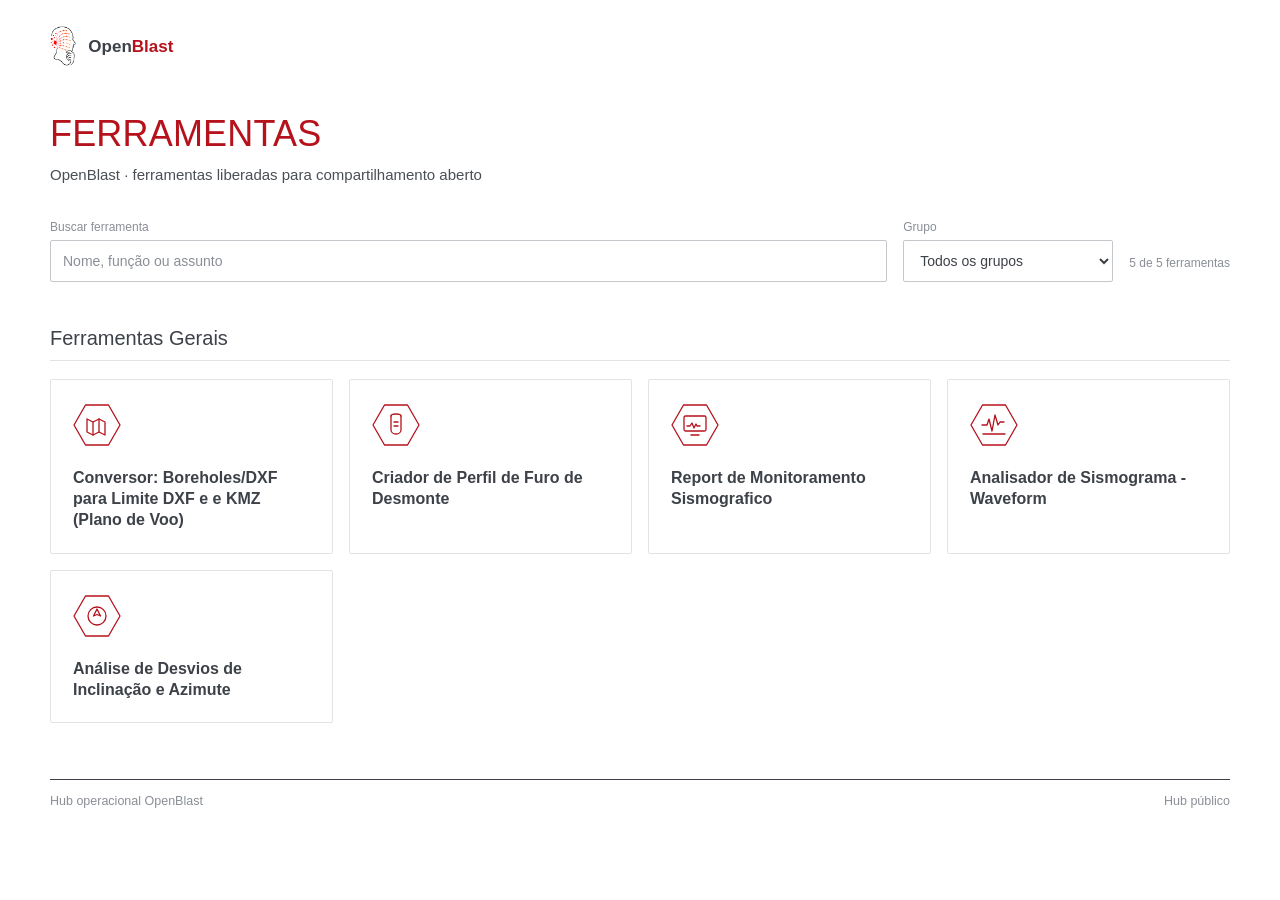
==== commit 70488a1d: "Redesenha hub no layout de dashboards: cards em grade, ícones hexagonais - Container de 1180px, títu" ====
--- a/public/index.html
+++ b/public/index.html
@@ -9,28 +9,33 @@
     <link rel="icon" href="../VISUAL/openblast-favicon-white.svg" type="image/svg+xml" />
     <title>Hub Público de Ferramentas | OpenBlast</title>
     <link rel="preload" href="../output/public/tools_manifest.json" as="fetch" crossorigin="anonymous" />
-    <link rel="stylesheet" href="../styles.css?v=20261018_125633" />
-    <script src="../script.js?v=20261018_125633" defer data-manifest-url="../output/public/tools_manifest.json"></script>
+    <link rel="stylesheet" href="../styles.css?v=20261018_134438" />
+    <script src="../script.js?v=20261018_134438" defer data-manifest-url="../output/public/tools_manifest.json"></script>
   </head>
   <body>
-    <header class="topbar shell" aria-label="Cabeçalho OpenBlast">
-      <a class="brand" href="../" aria-label="OpenBlast">
-        <img class="brand__logo" src="../VISUAL/LOGO%20OPENBLAST%20TRANSPARENTE.png" alt="OpenBlast" />
-      </a>
-      <h1 class="topbar__title">Ferramentas</h1>
-      <p class="topbar__subtitle">Ferramentas liberadas para compartilhamento aberto.</p>
-    </header>
+    <div class="shell">
+      <header class="masthead">
+        <a class="brand" href="../" aria-label="OpenBlast">
+          <img class="brand__logo" src="../VISUAL/LOGO%20OPENBLAST%20TRANSPARENTE.png" alt="" />
+          <span class="brand__wordmark">Open<strong>Blast</strong></span>
+        </a>
+      </header>
+    </div>
 
     <main class="shell page">
+      <h1 class="page-title">Ferramentas</h1>
+      <p class="page-subtitle">OpenBlast · ferramentas liberadas para compartilhamento aberto</p>
+
       <section id="hub-grid" class="hub-grid" aria-label="Lista de hubs" aria-live="polite" aria-busy="true"></section>
 
       <footer class="page-footer" aria-label="Rodapé">
-        <span class="brand__wordmark">Open<strong>Blast</strong></span>
+        <span>Hub operacional OpenBlast</span>
+        <span>Hub público</span>
       </footer>
     </main>
 
     <!-- MANIFEST:START -->
-<script type="application/json" id="initial-manifest">{"manifest_version":"2.0","project":{"name":"openblast","version":"1.0.0","purpose":"Transformar a planilha de repositórios em um manifesto validado para o hub OpenBlast US MVV"},"generated_at":"2026-10-18T12:56:33Z","run_id":"20261018_125633","source":{"workbook":"input/repositorios_github_pages.xlsx","sheet":"Repositorios","headers":["Repositório","Título formal","GitHub","Pages"],"sha256":"8a882f962ee38ec12dfa9f1d8dd0e3b721353c77c24257c2082940a11ff812c6","row_count":15},"counts":{"total_rows":5,"valid_rows":5,"invalid_rows":0,"hub_count":1},"validation":{"status":"passed","error_count":0,"warning_count":0},"publication":{"slug":"public","hub_slugs":["ferramentas-gerais"],"source_hub_count":2,"source_tool_count":15,"published_hub_count":1,"published_tool_count":5,"excluded_hub_slugs":["ferramentas-locais"]},"generator":{"python":"3.14.3","openpyxl":"3.1.5"},"hubs":[{"slug":"ferramentas-gerais","title":"Ferramentas Gerais","description":"Ferramentas compartilhadas da operação.","tools":[{"row_number":2,"repository_id":"openblast-plano-de-voo","formal_title":"Conversor: Boreholes/DXF para Limite DXF e e KMZ (Plano de Voo)","github_url":"https://github.com/SILVAThiagoFerreira/openblast-plano-de-voo","pages_url":"https://silvathiagoferreira.github.io/openblast-plano-de-voo/","description":"Conversão DXF em poligonal operacional com exportação KMZ para visualização no Google Earth.","kind":"flight","accent":"#e20313","accent2":"#ff7a24","status":"Online","status_indicator":true,"github_owner":"SILVAThiagoFerreira","github_repo_name":"openblast-plano-de-voo","pages_owner":"silvathiagoferreira","pages_repo_name":"openblast-plano-de-voo","order":1},{"row_number":5,"repository_id":"blasthole-profile-creator","formal_title":"Criador de Perfil de Furo de Desmonte","github_url":"https://github.com/SILVAThiagoFerreira/blasthole-profile-creator","pages_url":"https://silvathiagoferreira.github.io/blasthole-profile-creator/","description":"Ferramenta para criação e leitura de perfis de blastholes com foco em clareza operacional.","kind":"blast","accent":"#e20313","accent2":"#8dd3ff","status":"Online","status_indicator":true,"github_owner":"SILVAThiagoFerreira","github_repo_name":"blasthole-profile-creator","pages_owner":"silvathiagoferreira","pages_repo_name":"blasthole-profile-creator","order":4},{"row_number":7,"repository_id":"report-sismografia","formal_title":"Report de Monitoramento Sismografico","github_url":"https://github.com/SILVAThiagoFerreira/report-sismografia","pages_url":"https://silvathiagoferreira.github.io/report-sismografia/","description":"Relatório rápido para dados sismográficos, com foco em consulta visual objetiva e limpa.","kind":"wave","accent":"#e20313","accent2":"#37c6b3","status":"Online","status_indicator":true,"github_owner":"SILVAThiagoFerreira","github_repo_name":"report-sismografia","pages_owner":"silvathiagoferreira","pages_repo_name":"report-sismografia","order":6},{"row_number":8,"repository_id":"analisador-de-sismograma","formal_title":"Analisador de Sismograma - Waveform","github_url":"https://github.com/SILVAThiagoFerreira/analisador-de-sismograma","pages_url":"https://silvathiagoferreira.github.io/ANALISADOR-DE-SISMOGRAMA/","description":"Análise de sismogramas em CSV com gráficos por canal, intervalos de desmonte e exportação de relatório em PDF.","kind":"wave","accent":"#e20313","accent2":"#2bb3a3","status":"Online","status_indicator":true,"github_owner":"SILVAThiagoFerreira","github_repo_name":"analisador-de-sismograma","pages_owner":"silvathiagoferreira","pages_repo_name":"ANALISADOR-DE-SISMOGRAMA","order":7},{"row_number":10,"repository_id":"analise-de-desvios-de-inclinacao-e-azimute","formal_title":"Análise de Desvios de Inclinação e Azimute","github_url":"https://github.com/SILVAThiagoFerreira/analise-de-desvios-de-inclinacao-e-azimute","pages_url":"https://silvathiagoferreira.github.io/analise-de-desvios-de-inclinacao-e-azimute/","description":"Ferramenta web para importar DXF de execução de furos, analisar desvios de inclinação, azimute e profundidade e exportar relatórios em PDF e Excel.","kind":"target","accent":"#0f6a2b","accent2":"#c79517","status":"Online","status_indicator":true,"github_owner":"SILVAThiagoFerreira","github_repo_name":"analise-de-desvios-de-inclinacao-e-azimute","pages_owner":"silvathiagoferreira","pages_repo_name":"analise-de-desvios-de-inclinacao-e-azimute","order":9}]}],"tools":[{"row_number":2,"repository_id":"openblast-plano-de-voo","formal_title":"Conversor: Boreholes/DXF para Limite DXF e e KMZ (Plano de Voo)","github_url":"https://github.com/SILVAThiagoFerreira/openblast-plano-de-voo","pages_url":"https://silvathiagoferreira.github.io/openblast-plano-de-voo/","description":"Conversão DXF em poligonal operacional com exportação KMZ para visualização no Google Earth.","kind":"flight","accent":"#e20313","accent2":"#ff7a24","status":"Online","status_indicator":true,"github_owner":"SILVAThiagoFerreira","github_repo_name":"openblast-plano-de-voo","pages_owner":"silvathiagoferreira","pages_repo_name":"openblast-plano-de-voo","order":1},{"row_number":5,"repository_id":"blasthole-profile-creator","formal_title":"Criador de Perfil de Furo de Desmonte","github_url":"https://github.com/SILVAThiagoFerreira/blasthole-profile-creator","pages_url":"https://silvathiagoferreira.github.io/blasthole-profile-creator/","description":"Ferramenta para criação e leitura de perfis de blastholes com foco em clareza operacional.","kind":"blast","accent":"#e20313","accent2":"#8dd3ff","status":"Online","status_indicator":true,"github_owner":"SILVAThiagoFerreira","github_repo_name":"blasthole-profile-creator","pages_owner":"silvathiagoferreira","pages_repo_name":"blasthole-profile-creator","order":4},{"row_number":7,"repository_id":"report-sismografia","formal_title":"Report de Monitoramento Sismografico","github_url":"https://github.com/SILVAThiagoFerreira/report-sismografia","pages_url":"https://silvathiagoferreira.github.io/report-sismografia/","description":"Relatório rápido para dados sismográficos, com foco em consulta visual objetiva e limpa.","kind":"wave","accent":"#e20313","accent2":"#37c6b3","status":"Online","status_indicator":true,"github_owner":"SILVAThiagoFerreira","github_repo_name":"report-sismografia","pages_owner":"silvathiagoferreira","pages_repo_name":"report-sismografia","order":6},{"row_number":8,"repository_id":"analisador-de-sismograma","formal_title":"Analisador de Sismograma - Waveform","github_url":"https://github.com/SILVAThiagoFerreira/analisador-de-sismograma","pages_url":"https://silvathiagoferreira.github.io/ANALISADOR-DE-SISMOGRAMA/","description":"Análise de sismogramas em CSV com gráficos por canal, intervalos de desmonte e exportação de relatório em PDF.","kind":"wave","accent":"#e20313","accent2":"#2bb3a3","status":"Online","status_indicator":true,"github_owner":"SILVAThiagoFerreira","github_repo_name":"analisador-de-sismograma","pages_owner":"silvathiagoferreira","pages_repo_name":"ANALISADOR-DE-SISMOGRAMA","order":7},{"row_number":10,"repository_id":"analise-de-desvios-de-inclinacao-e-azimute","formal_title":"Análise de Desvios de Inclinação e Azimute","github_url":"https://github.com/SILVAThiagoFerreira/analise-de-desvios-de-inclinacao-e-azimute","pages_url":"https://silvathiagoferreira.github.io/analise-de-desvios-de-inclinacao-e-azimute/","description":"Ferramenta web para importar DXF de execução de furos, analisar desvios de inclinação, azimute e profundidade e exportar relatórios em PDF e Excel.","kind":"target","accent":"#0f6a2b","accent2":"#c79517","status":"Online","status_indicator":true,"github_owner":"SILVAThiagoFerreira","github_repo_name":"analise-de-desvios-de-inclinacao-e-azimute","pages_owner":"silvathiagoferreira","pages_repo_name":"analise-de-desvios-de-inclinacao-e-azimute","order":9}]}</script>
+<script type="application/json" id="initial-manifest">{"manifest_version":"2.0","project":{"name":"openblast","version":"1.0.0","purpose":"Transformar a planilha de repositórios em um manifesto validado para o hub OpenBlast US MVV"},"generated_at":"2026-10-18T13:44:38Z","run_id":"20261018_134438","source":{"workbook":"input/repositorios_github_pages.xlsx","sheet":"Repositorios","headers":["Repositório","Título formal","GitHub","Pages"],"sha256":"8a882f962ee38ec12dfa9f1d8dd0e3b721353c77c24257c2082940a11ff812c6","row_count":15},"counts":{"total_rows":5,"valid_rows":5,"invalid_rows":0,"hub_count":1},"validation":{"status":"passed","error_count":0,"warning_count":0},"publication":{"slug":"public","hub_slugs":["ferramentas-gerais"],"source_hub_count":2,"source_tool_count":15,"published_hub_count":1,"published_tool_count":5,"excluded_hub_slugs":["ferramentas-locais"]},"generator":{"python":"3.14.3","openpyxl":"3.1.5"},"hubs":[{"slug":"ferramentas-gerais","title":"Ferramentas Gerais","description":"Ferramentas compartilhadas da operação.","tools":[{"row_number":2,"repository_id":"openblast-plano-de-voo","formal_title":"Conversor: Boreholes/DXF para Limite DXF e e KMZ (Plano de Voo)","github_url":"https://github.com/SILVAThiagoFerreira/openblast-plano-de-voo","pages_url":"https://silvathiagoferreira.github.io/openblast-plano-de-voo/","description":"Conversão DXF em poligonal operacional com exportação KMZ para visualização no Google Earth.","kind":"flight","accent":"#e20313","accent2":"#ff7a24","status":"Online","status_indicator":true,"github_owner":"SILVAThiagoFerreira","github_repo_name":"openblast-plano-de-voo","pages_owner":"silvathiagoferreira","pages_repo_name":"openblast-plano-de-voo","order":1},{"row_number":5,"repository_id":"blasthole-profile-creator","formal_title":"Criador de Perfil de Furo de Desmonte","github_url":"https://github.com/SILVAThiagoFerreira/blasthole-profile-creator","pages_url":"https://silvathiagoferreira.github.io/blasthole-profile-creator/","description":"Ferramenta para criação e leitura de perfis de blastholes com foco em clareza operacional.","kind":"blast","accent":"#e20313","accent2":"#8dd3ff","status":"Online","status_indicator":true,"github_owner":"SILVAThiagoFerreira","github_repo_name":"blasthole-profile-creator","pages_owner":"silvathiagoferreira","pages_repo_name":"blasthole-profile-creator","order":4},{"row_number":7,"repository_id":"report-sismografia","formal_title":"Report de Monitoramento Sismografico","github_url":"https://github.com/SILVAThiagoFerreira/report-sismografia","pages_url":"https://silvathiagoferreira.github.io/report-sismografia/","description":"Relatório rápido para dados sismográficos, com foco em consulta visual objetiva e limpa.","kind":"wave","accent":"#e20313","accent2":"#37c6b3","status":"Online","status_indicator":true,"github_owner":"SILVAThiagoFerreira","github_repo_name":"report-sismografia","pages_owner":"silvathiagoferreira","pages_repo_name":"report-sismografia","order":6},{"row_number":8,"repository_id":"analisador-de-sismograma","formal_title":"Analisador de Sismograma - Waveform","github_url":"https://github.com/SILVAThiagoFerreira/analisador-de-sismograma","pages_url":"https://silvathiagoferreira.github.io/ANALISADOR-DE-SISMOGRAMA/","description":"Análise de sismogramas em CSV com gráficos por canal, intervalos de desmonte e exportação de relatório em PDF.","kind":"wave","accent":"#e20313","accent2":"#2bb3a3","status":"Online","status_indicator":true,"github_owner":"SILVAThiagoFerreira","github_repo_name":"analisador-de-sismograma","pages_owner":"silvathiagoferreira","pages_repo_name":"ANALISADOR-DE-SISMOGRAMA","order":7},{"row_number":10,"repository_id":"analise-de-desvios-de-inclinacao-e-azimute","formal_title":"Análise de Desvios de Inclinação e Azimute","github_url":"https://github.com/SILVAThiagoFerreira/analise-de-desvios-de-inclinacao-e-azimute","pages_url":"https://silvathiagoferreira.github.io/analise-de-desvios-de-inclinacao-e-azimute/","description":"Ferramenta web para importar DXF de execução de furos, analisar desvios de inclinação, azimute e profundidade e exportar relatórios em PDF e Excel.","kind":"target","accent":"#0f6a2b","accent2":"#c79517","status":"Online","status_indicator":true,"github_owner":"SILVAThiagoFerreira","github_repo_name":"analise-de-desvios-de-inclinacao-e-azimute","pages_owner":"silvathiagoferreira","pages_repo_name":"analise-de-desvios-de-inclinacao-e-azimute","order":9}]}],"tools":[{"row_number":2,"repository_id":"openblast-plano-de-voo","formal_title":"Conversor: Boreholes/DXF para Limite DXF e e KMZ (Plano de Voo)","github_url":"https://github.com/SILVAThiagoFerreira/openblast-plano-de-voo","pages_url":"https://silvathiagoferreira.github.io/openblast-plano-de-voo/","description":"Conversão DXF em poligonal operacional com exportação KMZ para visualização no Google Earth.","kind":"flight","accent":"#e20313","accent2":"#ff7a24","status":"Online","status_indicator":true,"github_owner":"SILVAThiagoFerreira","github_repo_name":"openblast-plano-de-voo","pages_owner":"silvathiagoferreira","pages_repo_name":"openblast-plano-de-voo","order":1},{"row_number":5,"repository_id":"blasthole-profile-creator","formal_title":"Criador de Perfil de Furo de Desmonte","github_url":"https://github.com/SILVAThiagoFerreira/blasthole-profile-creator","pages_url":"https://silvathiagoferreira.github.io/blasthole-profile-creator/","description":"Ferramenta para criação e leitura de perfis de blastholes com foco em clareza operacional.","kind":"blast","accent":"#e20313","accent2":"#8dd3ff","status":"Online","status_indicator":true,"github_owner":"SILVAThiagoFerreira","github_repo_name":"blasthole-profile-creator","pages_owner":"silvathiagoferreira","pages_repo_name":"blasthole-profile-creator","order":4},{"row_number":7,"repository_id":"report-sismografia","formal_title":"Report de Monitoramento Sismografico","github_url":"https://github.com/SILVAThiagoFerreira/report-sismografia","pages_url":"https://silvathiagoferreira.github.io/report-sismografia/","description":"Relatório rápido para dados sismográficos, com foco em consulta visual objetiva e limpa.","kind":"wave","accent":"#e20313","accent2":"#37c6b3","status":"Online","status_indicator":true,"github_owner":"SILVAThiagoFerreira","github_repo_name":"report-sismografia","pages_owner":"silvathiagoferreira","pages_repo_name":"report-sismografia","order":6},{"row_number":8,"repository_id":"analisador-de-sismograma","formal_title":"Analisador de Sismograma - Waveform","github_url":"https://github.com/SILVAThiagoFerreira/analisador-de-sismograma","pages_url":"https://silvathiagoferreira.github.io/ANALISADOR-DE-SISMOGRAMA/","description":"Análise de sismogramas em CSV com gráficos por canal, intervalos de desmonte e exportação de relatório em PDF.","kind":"wave","accent":"#e20313","accent2":"#2bb3a3","status":"Online","status_indicator":true,"github_owner":"SILVAThiagoFerreira","github_repo_name":"analisador-de-sismograma","pages_owner":"silvathiagoferreira","pages_repo_name":"ANALISADOR-DE-SISMOGRAMA","order":7},{"row_number":10,"repository_id":"analise-de-desvios-de-inclinacao-e-azimute","formal_title":"Análise de Desvios de Inclinação e Azimute","github_url":"https://github.com/SILVAThiagoFerreira/analise-de-desvios-de-inclinacao-e-azimute","pages_url":"https://silvathiagoferreira.github.io/analise-de-desvios-de-inclinacao-e-azimute/","description":"Ferramenta web para importar DXF de execução de furos, analisar desvios de inclinação, azimute e profundidade e exportar relatórios em PDF e Excel.","kind":"target","accent":"#0f6a2b","accent2":"#c79517","status":"Online","status_indicator":true,"github_owner":"SILVAThiagoFerreira","github_repo_name":"analise-de-desvios-de-inclinacao-e-azimute","pages_owner":"silvathiagoferreira","pages_repo_name":"analise-de-desvios-de-inclinacao-e-azimute","order":9}]}</script>
 <!-- MANIFEST:END -->
   </body>
 </html>
--- a/styles.css
+++ b/styles.css
@@ -11,11 +11,12 @@
   --hairline: #e3e3e3;
   --pink-soft: #e3b5b8;
   --white: #FFFFFF;
-  --radius: 4px;
+  --radius: 2px;
   color-scheme: light;
 }
 
 * { box-sizing: border-box; }
+[hidden] { display: none !important; }
 html { scroll-behavior: smooth; }
 .sr-only {
   position: absolute;
@@ -43,121 +44,146 @@
 ::selection { color: var(--white); background: var(--red); }
 
 .shell {
-  width: min(1040px, calc(100% - 64px));
+  width: min(1180px, calc(100% - 32px));
   margin: 0 auto;
 }
 
-/* Cabeçalho: título, subtítulo e um único filete */
-.topbar {
-  padding: 36px 0 24px;
-  border-bottom: 1px solid var(--hairline);
+/* Barra superior: logo OpenBlast à esquerda, parceiro (opcional) à direita */
+.masthead {
+  display: flex;
+  align-items: center;
+  justify-content: space-between;
+  gap: 24px;
+  padding-top: 26px;
 }
 .brand {
   display: inline-flex;
+  align-items: center;
+  gap: 12px;
   color: var(--graphite);
   text-decoration: none;
 }
 .brand__logo {
-  height: 34px;
+  height: 40px;
   width: auto;
 }
 .brand__wordmark {
+  font-size: 17px;
   font-weight: 700;
-  letter-spacing: 0.02em;
-}
-.brand__wordmark strong { font-weight: 700; }
-.topbar__title {
-  margin: 22px 0 6px;
+  letter-spacing: 0;
+  line-height: 1;
+}
+.brand__wordmark strong { color: var(--red); font-weight: 700; }
+.partner-logo {
+  height: 40px;
+  width: auto;
+}
+.brand:focus-visible,
+.search-clear:focus-visible,
+.directory-filter select:focus-visible,
+.directory-search input:focus-visible,
+.tool-card:focus-visible {
+  outline: 2px solid var(--red-enaex);
+  outline-offset: 3px;
+}
+
+/* Título e subtítulo */
+.page-title {
+  margin: 48px 0 0;
   color: var(--red);
-  font-size: clamp(1.6rem, 3.2vw, 2.25rem);
-  font-weight: 700;
+  font-size: 36px;
+  font-weight: 400;
   line-height: 1.1;
-  letter-spacing: 0.01em;
+  letter-spacing: 0.005em;
   text-transform: uppercase;
 }
-.topbar__subtitle {
-  margin: 0;
+.page-subtitle {
+  margin: 10px 0 0;
   color: var(--gray-text);
-  font-size: 0.98rem;
+  font-size: 15px;
   line-height: 1.5;
 }
 
-/* Página */
-.page { padding: 36px 0 0; }
-.hub-grid { display: grid; gap: 40px; }
-.hub-section { position: relative; }
-.hub-section__header { margin: 0 0 14px; }
-.hub-section__header h2 {
-  margin: 0;
-  color: var(--gray-mid);
-  font-size: 0.74rem;
-  font-weight: 700;
-  letter-spacing: 0.14em;
-  text-transform: uppercase;
-}
-
-/* Busca */
+/* Busca e filtro */
 .directory-controls {
   display: grid;
-  grid-template-columns: minmax(0, 1fr) 200px auto;
+  grid-template-columns: minmax(0, 1fr) 210px auto;
   align-items: end;
-  gap: 24px;
-  margin: 0 0 32px;
+  gap: 16px;
+  margin: 34px 0 0;
 }
 .directory-controls .sr-only { position: absolute; }
-.directory-search__field {
-  display: flex;
-  border-bottom: 1px solid var(--gray-light);
-  transition: border-color 150ms ease;
-}
-.directory-search__field:focus-within,
-.directory-filter select:focus-visible { border-bottom-color: var(--red); outline: 0; }
+.directory-label {
+  display: block;
+  margin: 0 0 6px;
+  color: var(--gray-mid);
+  font-size: 12px;
+  line-height: 1.2;
+}
+.directory-search__field { display: flex; }
 .directory-search input,
 .directory-filter select {
   width: 100%;
-  min-height: 40px;
-  padding: 0 0 8px;
+  height: 42px;
+  padding: 0 12px;
   color: var(--graphite);
   font: inherit;
-  font-size: 0.95rem;
-  background: transparent;
-  border: 0;
-  border-radius: 0;
+  font-size: 14px;
+  background: var(--white);
+  border: 1px solid var(--gray-light);
+  border-radius: var(--radius);
 }
 .directory-search input { min-width: 0; outline: 0; }
-.directory-search input::placeholder { color: var(--gray-mid); }
-.directory-filter select {
-  border-bottom: 1px solid var(--gray-light);
-  cursor: pointer;
-}
+.directory-search input::placeholder { color: var(--gray-mid); opacity: 1; }
+.directory-search input:focus,
+.directory-filter select:focus { border-color: var(--red); outline: 0; }
+.directory-filter select { cursor: pointer; }
+.directory-search__field { position: relative; }
+.directory-search__field input { padding-right: 72px; }
 .search-clear {
-  align-self: center;
-  margin: 0 0 6px 8px;
-  padding: 4px 2px;
+  position: absolute;
+  top: 50%;
+  right: 8px;
+  transform: translateY(-50%);
+  padding: 4px 6px;
   color: var(--gray-mid);
   font: inherit;
-  font-size: 0.72rem;
-  letter-spacing: 0.08em;
-  text-transform: uppercase;
-  background: transparent;
+  font-size: 12px;
+  background: var(--white);
   border: 0;
   cursor: pointer;
 }
 .search-clear:hover { color: var(--red); }
 .directory-count {
-  margin: 0 0 6px;
-  color: var(--gray-mid);
-  font-size: 0.74rem;
-  letter-spacing: 0.08em;
-  text-transform: uppercase;
+  margin: 0;
+  padding-bottom: 12px;
+  color: var(--gray-mid);
+  font-size: 12px;
   white-space: nowrap;
 }
 
-/* Grade de ferramentas */
+/* Seções */
+.page { padding: 0 0 0; }
+.hub-grid { display: block; }
+.hub-section { margin-top: 44px; }
+.hub-section__header {
+  margin: 0 0 18px;
+  padding-bottom: 10px;
+  border-bottom: 1px solid var(--hairline);
+}
+.hub-section__header h2 {
+  margin: 0;
+  color: var(--graphite);
+  font-size: 20px;
+  font-weight: 400;
+  line-height: 1.2;
+}
+
+/* Grade de cards */
 .tool-grid {
   display: grid;
   grid-template-columns: repeat(4, minmax(0, 1fr));
-  gap: 8px;
+  gap: 16px;
 }
 .tool-grid__message {
   grid-column: 1 / -1;
@@ -166,118 +192,88 @@
   line-height: 1.6;
 }
 .tool-grid__message--error { color: var(--red); }
+
 .tool-card {
   position: relative;
-  display: grid;
-  grid-template-rows: 68px auto;
-  align-items: start;
-  min-height: 136px;
-  padding: 14px 10px 16px;
-  color: var(--graphite);
-  text-align: center;
+  display: flex;
+  flex-direction: column;
+  align-items: flex-start;
+  min-height: 150px;
+  padding: 24px 22px 22px;
+  color: var(--graphite);
   text-decoration: none;
-  border-radius: var(--radius);
-  transition: transform 150ms ease, background-color 150ms ease;
-}
-.tool-card:hover {
-  position: relative;
-  z-index: 20;
-  background: #f7f7f8;
-  transform: translateY(-1px);
-}
-.tool-card:hover .tool-card__hex { background: var(--graphite); }
-.tool-card:focus-visible { position: relative; z-index: 20; }
-.tool-card:focus-visible,
-.brand:focus-visible,
-.search-clear:focus-visible,
-.directory-filter select:focus-visible,
-.directory-search input:focus-visible {
-  outline: 2px solid var(--red-enaex);
-  outline-offset: 3px;
-}
-.tool-card__hex {
-  display: grid;
-  place-items: center;
-  width: 82px;
-  height: 66px;
-  margin: 0 auto;
-  color: var(--white);
-  background: var(--red);
-  clip-path: polygon(25% 0, 75% 0, 100% 50%, 75% 100%, 25% 100%, 0 50%);
-  transition: background-color 150ms ease;
-}
-.tool-card__hex svg { width: 43px; height: 43px; }
-.tool-card h3 {
-  max-width: 24ch;
-  margin: 12px auto 0;
-  color: var(--graphite);
-  font-size: 0.92rem;
-  font-weight: 700;
-  line-height: 1.25;
-}
-.tool-card__tooltip {
-  position: absolute;
-  z-index: 10;
-  top: calc(100% + 6px);
-  left: 50%;
-  width: min(260px, calc(100vw - 32px));
-  max-height: 220px;
-  padding: 10px 12px;
-  color: var(--graphite);
-  font-size: 0.78rem;
-  font-weight: 400;
-  line-height: 1.45;
-  text-align: left;
   background: var(--white);
   border: 1px solid var(--hairline);
   border-radius: var(--radius);
-  overflow: auto;
-  opacity: 0;
-  pointer-events: none;
-  transform: translate(-50%, -4px);
-  transition: opacity 140ms ease, transform 140ms ease, visibility 140ms ease;
-  visibility: hidden;
-}
-.tool-card:hover .tool-card__tooltip,
-.tool-card:focus-visible .tool-card__tooltip {
-  opacity: 1;
-  transform: translate(-50%, 0);
-  visibility: visible;
-}
-.tool-card__tooltip::-webkit-scrollbar { width: 6px; }
-.tool-card__tooltip::-webkit-scrollbar-thumb { background: var(--gray-light); border-radius: 6px; }
-.directory-empty { margin-top: 16px; padding: 16px 0; color: var(--gray-mid); font-size: 0.92rem; }
+  transition: border-color 150ms ease;
+}
+.tool-card:hover,
+.tool-card:focus-visible { border-color: var(--pink-soft); }
+
+.tool-card__hex {
+  display: block;
+  width: 48px;
+  height: 42px;
+  color: var(--red);
+}
+.tool-card--muted .tool-card__hex { color: var(--gray-mid); }
+.tool-card__hex svg {
+  display: block;
+  width: 48px;
+  height: 42px;
+  overflow: visible;
+}
+.tool-card__hex svg * { vector-effect: non-scaling-stroke; }
+
+.tool-card__title {
+  display: block;
+  margin-top: 22px;
+  color: var(--graphite);
+  font-size: 16px;
+  font-weight: 700;
+  line-height: 1.3;
+}
+.tool-card__status {
+  display: block;
+  margin-top: 8px;
+  color: var(--gray-mid);
+  font-size: 12.5px;
+  line-height: 1.3;
+}
 
 /* Rodapé */
 .page-footer {
-  margin-top: 64px;
-  padding: 24px 0 40px;
-  color: var(--gray-mid);
-  font-size: 0.68rem;
-  letter-spacing: 0.16em;
-  text-transform: uppercase;
-}
-.page-footer .brand__wordmark,
-.page-footer .brand__wordmark strong { color: inherit; font: inherit; letter-spacing: inherit; }
-
-@media (max-width: 1050px) {
-  .tool-grid { grid-template-columns: repeat(3, minmax(0, 1fr)); }
-}
-@media (max-width: 780px) {
-  .shell { width: calc(100% - 32px); }
-  .topbar { padding: 28px 0 20px; }
-  .brand__logo { height: 30px; }
-  .topbar__title { margin-top: 18px; font-size: 1.45rem; }
-  .page { padding-top: 28px; }
-  .directory-controls { grid-template-columns: 1fr; gap: 16px; margin-bottom: 24px; }
-  .directory-count { margin: 0; }
+  display: flex;
+  justify-content: space-between;
+  gap: 16px;
+  margin: 56px 0 0;
+  padding: 14px 0 40px;
+  color: var(--gray-mid);
+  font-size: 12.5px;
+  border-top: 1px solid var(--graphite);
+}
+.directory-empty { margin-top: 16px; padding: 16px 0; color: var(--gray-mid); font-size: 0.92rem; }
+
+@media (max-width: 980px) {
   .tool-grid { grid-template-columns: repeat(2, minmax(0, 1fr)); }
 }
-@media (max-width: 480px) {
-  .tool-grid { grid-template-columns: 1fr; }
-  .tool-card__hex { width: 76px; height: 62px; }
-  .tool-card { min-height: 124px; }
-  .page-footer { margin-top: 48px; }
+@media (max-width: 720px) {
+  .directory-controls { grid-template-columns: minmax(0, 1fr) 180px; }
+  .directory-count { grid-column: 1 / -1; padding: 0; margin-top: -4px; }
+}
+@media (max-width: 600px) {
+  .masthead { padding-top: 20px; }
+  .brand__logo { height: 32px; }
+  .partner-logo { height: 30px; }
+  .brand__wordmark { font-size: 15px; }
+  .page-title { margin-top: 32px; font-size: 28px; }
+  .page-subtitle { font-size: 14px; }
+  .directory-controls { grid-template-columns: minmax(0, 1fr); gap: 14px; margin-top: 26px; }
+  .directory-count { margin-top: 0; }
+  .hub-section { margin-top: 36px; }
+  .tool-grid { grid-template-columns: minmax(0, 1fr); }
+  .tool-card { min-height: 0; padding: 20px 18px 18px; }
+  .page-footer { margin-top: 44px; flex-direction: column; gap: 6px; }
 }
 @media (prefers-reduced-motion: reduce) {
   html { scroll-behavior: auto; }
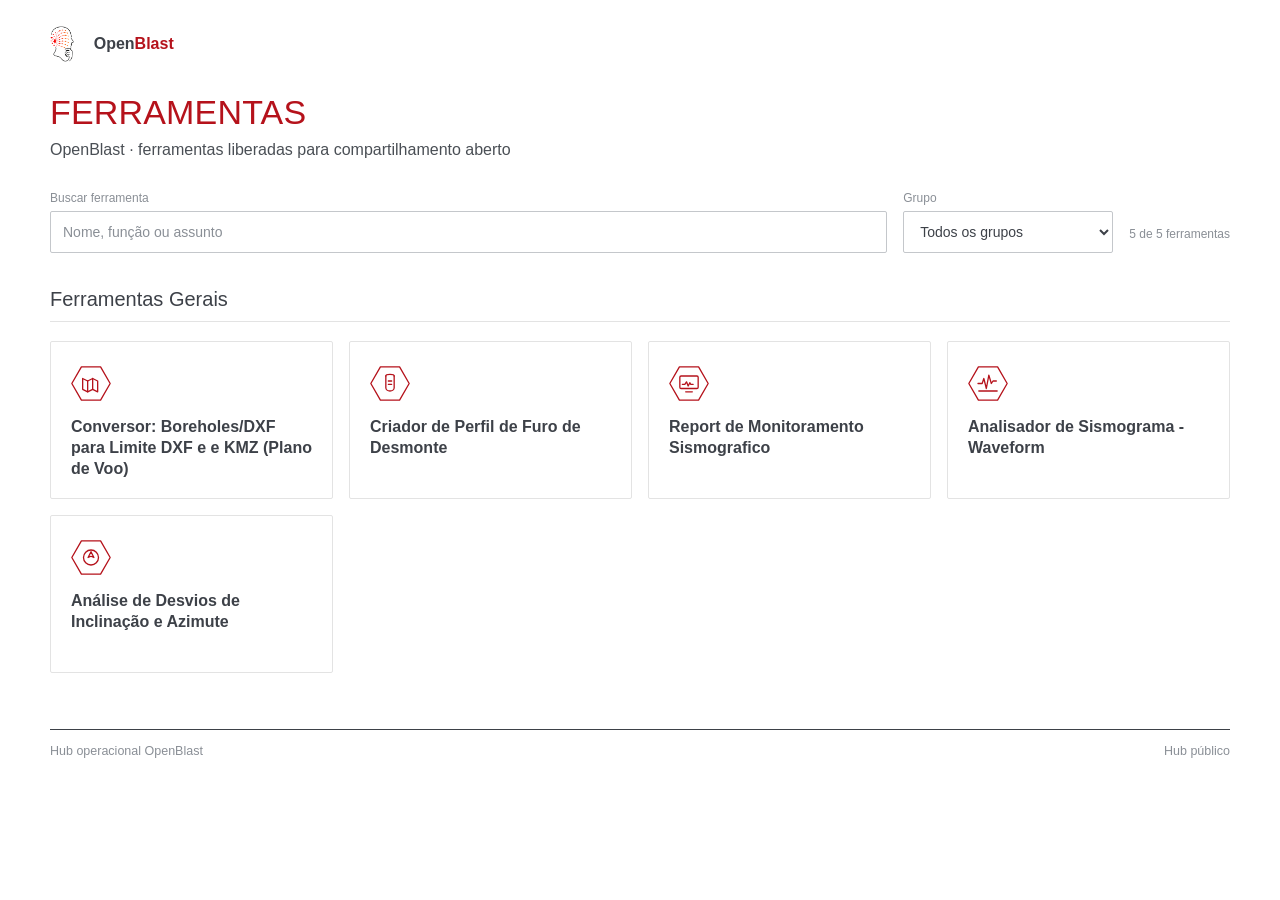
==== commit ca0418cb: "Ajusta medidas do hub à referência: tipografia, espaçamentos e cards de 158px - Título 34px, subtítu" ====
--- a/public/index.html
+++ b/public/index.html
@@ -9,8 +9,8 @@
     <link rel="icon" href="../VISUAL/openblast-favicon-white.svg" type="image/svg+xml" />
     <title>Hub Público de Ferramentas | OpenBlast</title>
     <link rel="preload" href="../output/public/tools_manifest.json" as="fetch" crossorigin="anonymous" />
-    <link rel="stylesheet" href="../styles.css?v=20261018_134438" />
-    <script src="../script.js?v=20261018_134438" defer data-manifest-url="../output/public/tools_manifest.json"></script>
+    <link rel="stylesheet" href="../styles.css?v=20261018_134829" />
+    <script src="../script.js?v=20261018_134829" defer data-manifest-url="../output/public/tools_manifest.json"></script>
   </head>
   <body>
     <div class="shell">
@@ -35,7 +35,7 @@
     </main>
 
     <!-- MANIFEST:START -->
-<script type="application/json" id="initial-manifest">{"manifest_version":"2.0","project":{"name":"openblast","version":"1.0.0","purpose":"Transformar a planilha de repositórios em um manifesto validado para o hub OpenBlast US MVV"},"generated_at":"2026-10-18T13:44:38Z","run_id":"20261018_134438","source":{"workbook":"input/repositorios_github_pages.xlsx","sheet":"Repositorios","headers":["Repositório","Título formal","GitHub","Pages"],"sha256":"8a882f962ee38ec12dfa9f1d8dd0e3b721353c77c24257c2082940a11ff812c6","row_count":15},"counts":{"total_rows":5,"valid_rows":5,"invalid_rows":0,"hub_count":1},"validation":{"status":"passed","error_count":0,"warning_count":0},"publication":{"slug":"public","hub_slugs":["ferramentas-gerais"],"source_hub_count":2,"source_tool_count":15,"published_hub_count":1,"published_tool_count":5,"excluded_hub_slugs":["ferramentas-locais"]},"generator":{"python":"3.14.3","openpyxl":"3.1.5"},"hubs":[{"slug":"ferramentas-gerais","title":"Ferramentas Gerais","description":"Ferramentas compartilhadas da operação.","tools":[{"row_number":2,"repository_id":"openblast-plano-de-voo","formal_title":"Conversor: Boreholes/DXF para Limite DXF e e KMZ (Plano de Voo)","github_url":"https://github.com/SILVAThiagoFerreira/openblast-plano-de-voo","pages_url":"https://silvathiagoferreira.github.io/openblast-plano-de-voo/","description":"Conversão DXF em poligonal operacional com exportação KMZ para visualização no Google Earth.","kind":"flight","accent":"#e20313","accent2":"#ff7a24","status":"Online","status_indicator":true,"github_owner":"SILVAThiagoFerreira","github_repo_name":"openblast-plano-de-voo","pages_owner":"silvathiagoferreira","pages_repo_name":"openblast-plano-de-voo","order":1},{"row_number":5,"repository_id":"blasthole-profile-creator","formal_title":"Criador de Perfil de Furo de Desmonte","github_url":"https://github.com/SILVAThiagoFerreira/blasthole-profile-creator","pages_url":"https://silvathiagoferreira.github.io/blasthole-profile-creator/","description":"Ferramenta para criação e leitura de perfis de blastholes com foco em clareza operacional.","kind":"blast","accent":"#e20313","accent2":"#8dd3ff","status":"Online","status_indicator":true,"github_owner":"SILVAThiagoFerreira","github_repo_name":"blasthole-profile-creator","pages_owner":"silvathiagoferreira","pages_repo_name":"blasthole-profile-creator","order":4},{"row_number":7,"repository_id":"report-sismografia","formal_title":"Report de Monitoramento Sismografico","github_url":"https://github.com/SILVAThiagoFerreira/report-sismografia","pages_url":"https://silvathiagoferreira.github.io/report-sismografia/","description":"Relatório rápido para dados sismográficos, com foco em consulta visual objetiva e limpa.","kind":"wave","accent":"#e20313","accent2":"#37c6b3","status":"Online","status_indicator":true,"github_owner":"SILVAThiagoFerreira","github_repo_name":"report-sismografia","pages_owner":"silvathiagoferreira","pages_repo_name":"report-sismografia","order":6},{"row_number":8,"repository_id":"analisador-de-sismograma","formal_title":"Analisador de Sismograma - Waveform","github_url":"https://github.com/SILVAThiagoFerreira/analisador-de-sismograma","pages_url":"https://silvathiagoferreira.github.io/ANALISADOR-DE-SISMOGRAMA/","description":"Análise de sismogramas em CSV com gráficos por canal, intervalos de desmonte e exportação de relatório em PDF.","kind":"wave","accent":"#e20313","accent2":"#2bb3a3","status":"Online","status_indicator":true,"github_owner":"SILVAThiagoFerreira","github_repo_name":"analisador-de-sismograma","pages_owner":"silvathiagoferreira","pages_repo_name":"ANALISADOR-DE-SISMOGRAMA","order":7},{"row_number":10,"repository_id":"analise-de-desvios-de-inclinacao-e-azimute","formal_title":"Análise de Desvios de Inclinação e Azimute","github_url":"https://github.com/SILVAThiagoFerreira/analise-de-desvios-de-inclinacao-e-azimute","pages_url":"https://silvathiagoferreira.github.io/analise-de-desvios-de-inclinacao-e-azimute/","description":"Ferramenta web para importar DXF de execução de furos, analisar desvios de inclinação, azimute e profundidade e exportar relatórios em PDF e Excel.","kind":"target","accent":"#0f6a2b","accent2":"#c79517","status":"Online","status_indicator":true,"github_owner":"SILVAThiagoFerreira","github_repo_name":"analise-de-desvios-de-inclinacao-e-azimute","pages_owner":"silvathiagoferreira","pages_repo_name":"analise-de-desvios-de-inclinacao-e-azimute","order":9}]}],"tools":[{"row_number":2,"repository_id":"openblast-plano-de-voo","formal_title":"Conversor: Boreholes/DXF para Limite DXF e e KMZ (Plano de Voo)","github_url":"https://github.com/SILVAThiagoFerreira/openblast-plano-de-voo","pages_url":"https://silvathiagoferreira.github.io/openblast-plano-de-voo/","description":"Conversão DXF em poligonal operacional com exportação KMZ para visualização no Google Earth.","kind":"flight","accent":"#e20313","accent2":"#ff7a24","status":"Online","status_indicator":true,"github_owner":"SILVAThiagoFerreira","github_repo_name":"openblast-plano-de-voo","pages_owner":"silvathiagoferreira","pages_repo_name":"openblast-plano-de-voo","order":1},{"row_number":5,"repository_id":"blasthole-profile-creator","formal_title":"Criador de Perfil de Furo de Desmonte","github_url":"https://github.com/SILVAThiagoFerreira/blasthole-profile-creator","pages_url":"https://silvathiagoferreira.github.io/blasthole-profile-creator/","description":"Ferramenta para criação e leitura de perfis de blastholes com foco em clareza operacional.","kind":"blast","accent":"#e20313","accent2":"#8dd3ff","status":"Online","status_indicator":true,"github_owner":"SILVAThiagoFerreira","github_repo_name":"blasthole-profile-creator","pages_owner":"silvathiagoferreira","pages_repo_name":"blasthole-profile-creator","order":4},{"row_number":7,"repository_id":"report-sismografia","formal_title":"Report de Monitoramento Sismografico","github_url":"https://github.com/SILVAThiagoFerreira/report-sismografia","pages_url":"https://silvathiagoferreira.github.io/report-sismografia/","description":"Relatório rápido para dados sismográficos, com foco em consulta visual objetiva e limpa.","kind":"wave","accent":"#e20313","accent2":"#37c6b3","status":"Online","status_indicator":true,"github_owner":"SILVAThiagoFerreira","github_repo_name":"report-sismografia","pages_owner":"silvathiagoferreira","pages_repo_name":"report-sismografia","order":6},{"row_number":8,"repository_id":"analisador-de-sismograma","formal_title":"Analisador de Sismograma - Waveform","github_url":"https://github.com/SILVAThiagoFerreira/analisador-de-sismograma","pages_url":"https://silvathiagoferreira.github.io/ANALISADOR-DE-SISMOGRAMA/","description":"Análise de sismogramas em CSV com gráficos por canal, intervalos de desmonte e exportação de relatório em PDF.","kind":"wave","accent":"#e20313","accent2":"#2bb3a3","status":"Online","status_indicator":true,"github_owner":"SILVAThiagoFerreira","github_repo_name":"analisador-de-sismograma","pages_owner":"silvathiagoferreira","pages_repo_name":"ANALISADOR-DE-SISMOGRAMA","order":7},{"row_number":10,"repository_id":"analise-de-desvios-de-inclinacao-e-azimute","formal_title":"Análise de Desvios de Inclinação e Azimute","github_url":"https://github.com/SILVAThiagoFerreira/analise-de-desvios-de-inclinacao-e-azimute","pages_url":"https://silvathiagoferreira.github.io/analise-de-desvios-de-inclinacao-e-azimute/","description":"Ferramenta web para importar DXF de execução de furos, analisar desvios de inclinação, azimute e profundidade e exportar relatórios em PDF e Excel.","kind":"target","accent":"#0f6a2b","accent2":"#c79517","status":"Online","status_indicator":true,"github_owner":"SILVAThiagoFerreira","github_repo_name":"analise-de-desvios-de-inclinacao-e-azimute","pages_owner":"silvathiagoferreira","pages_repo_name":"analise-de-desvios-de-inclinacao-e-azimute","order":9}]}</script>
+<script type="application/json" id="initial-manifest">{"manifest_version":"2.0","project":{"name":"openblast","version":"1.0.0","purpose":"Transformar a planilha de repositórios em um manifesto validado para o hub OpenBlast US MVV"},"generated_at":"2026-10-18T13:48:29Z","run_id":"20261018_134829","source":{"workbook":"input/repositorios_github_pages.xlsx","sheet":"Repositorios","headers":["Repositório","Título formal","GitHub","Pages"],"sha256":"8a882f962ee38ec12dfa9f1d8dd0e3b721353c77c24257c2082940a11ff812c6","row_count":15},"counts":{"total_rows":5,"valid_rows":5,"invalid_rows":0,"hub_count":1},"validation":{"status":"passed","error_count":0,"warning_count":0},"publication":{"slug":"public","hub_slugs":["ferramentas-gerais"],"source_hub_count":2,"source_tool_count":15,"published_hub_count":1,"published_tool_count":5,"excluded_hub_slugs":["ferramentas-locais"]},"generator":{"python":"3.14.3","openpyxl":"3.1.5"},"hubs":[{"slug":"ferramentas-gerais","title":"Ferramentas Gerais","description":"Ferramentas compartilhadas da operação.","tools":[{"row_number":2,"repository_id":"openblast-plano-de-voo","formal_title":"Conversor: Boreholes/DXF para Limite DXF e e KMZ (Plano de Voo)","github_url":"https://github.com/SILVAThiagoFerreira/openblast-plano-de-voo","pages_url":"https://silvathiagoferreira.github.io/openblast-plano-de-voo/","description":"Conversão DXF em poligonal operacional com exportação KMZ para visualização no Google Earth.","kind":"flight","accent":"#e20313","accent2":"#ff7a24","status":"Online","status_indicator":true,"github_owner":"SILVAThiagoFerreira","github_repo_name":"openblast-plano-de-voo","pages_owner":"silvathiagoferreira","pages_repo_name":"openblast-plano-de-voo","order":1},{"row_number":5,"repository_id":"blasthole-profile-creator","formal_title":"Criador de Perfil de Furo de Desmonte","github_url":"https://github.com/SILVAThiagoFerreira/blasthole-profile-creator","pages_url":"https://silvathiagoferreira.github.io/blasthole-profile-creator/","description":"Ferramenta para criação e leitura de perfis de blastholes com foco em clareza operacional.","kind":"blast","accent":"#e20313","accent2":"#8dd3ff","status":"Online","status_indicator":true,"github_owner":"SILVAThiagoFerreira","github_repo_name":"blasthole-profile-creator","pages_owner":"silvathiagoferreira","pages_repo_name":"blasthole-profile-creator","order":4},{"row_number":7,"repository_id":"report-sismografia","formal_title":"Report de Monitoramento Sismografico","github_url":"https://github.com/SILVAThiagoFerreira/report-sismografia","pages_url":"https://silvathiagoferreira.github.io/report-sismografia/","description":"Relatório rápido para dados sismográficos, com foco em consulta visual objetiva e limpa.","kind":"wave","accent":"#e20313","accent2":"#37c6b3","status":"Online","status_indicator":true,"github_owner":"SILVAThiagoFerreira","github_repo_name":"report-sismografia","pages_owner":"silvathiagoferreira","pages_repo_name":"report-sismografia","order":6},{"row_number":8,"repository_id":"analisador-de-sismograma","formal_title":"Analisador de Sismograma - Waveform","github_url":"https://github.com/SILVAThiagoFerreira/analisador-de-sismograma","pages_url":"https://silvathiagoferreira.github.io/ANALISADOR-DE-SISMOGRAMA/","description":"Análise de sismogramas em CSV com gráficos por canal, intervalos de desmonte e exportação de relatório em PDF.","kind":"wave","accent":"#e20313","accent2":"#2bb3a3","status":"Online","status_indicator":true,"github_owner":"SILVAThiagoFerreira","github_repo_name":"analisador-de-sismograma","pages_owner":"silvathiagoferreira","pages_repo_name":"ANALISADOR-DE-SISMOGRAMA","order":7},{"row_number":10,"repository_id":"analise-de-desvios-de-inclinacao-e-azimute","formal_title":"Análise de Desvios de Inclinação e Azimute","github_url":"https://github.com/SILVAThiagoFerreira/analise-de-desvios-de-inclinacao-e-azimute","pages_url":"https://silvathiagoferreira.github.io/analise-de-desvios-de-inclinacao-e-azimute/","description":"Ferramenta web para importar DXF de execução de furos, analisar desvios de inclinação, azimute e profundidade e exportar relatórios em PDF e Excel.","kind":"target","accent":"#0f6a2b","accent2":"#c79517","status":"Online","status_indicator":true,"github_owner":"SILVAThiagoFerreira","github_repo_name":"analise-de-desvios-de-inclinacao-e-azimute","pages_owner":"silvathiagoferreira","pages_repo_name":"analise-de-desvios-de-inclinacao-e-azimute","order":9}]}],"tools":[{"row_number":2,"repository_id":"openblast-plano-de-voo","formal_title":"Conversor: Boreholes/DXF para Limite DXF e e KMZ (Plano de Voo)","github_url":"https://github.com/SILVAThiagoFerreira/openblast-plano-de-voo","pages_url":"https://silvathiagoferreira.github.io/openblast-plano-de-voo/","description":"Conversão DXF em poligonal operacional com exportação KMZ para visualização no Google Earth.","kind":"flight","accent":"#e20313","accent2":"#ff7a24","status":"Online","status_indicator":true,"github_owner":"SILVAThiagoFerreira","github_repo_name":"openblast-plano-de-voo","pages_owner":"silvathiagoferreira","pages_repo_name":"openblast-plano-de-voo","order":1},{"row_number":5,"repository_id":"blasthole-profile-creator","formal_title":"Criador de Perfil de Furo de Desmonte","github_url":"https://github.com/SILVAThiagoFerreira/blasthole-profile-creator","pages_url":"https://silvathiagoferreira.github.io/blasthole-profile-creator/","description":"Ferramenta para criação e leitura de perfis de blastholes com foco em clareza operacional.","kind":"blast","accent":"#e20313","accent2":"#8dd3ff","status":"Online","status_indicator":true,"github_owner":"SILVAThiagoFerreira","github_repo_name":"blasthole-profile-creator","pages_owner":"silvathiagoferreira","pages_repo_name":"blasthole-profile-creator","order":4},{"row_number":7,"repository_id":"report-sismografia","formal_title":"Report de Monitoramento Sismografico","github_url":"https://github.com/SILVAThiagoFerreira/report-sismografia","pages_url":"https://silvathiagoferreira.github.io/report-sismografia/","description":"Relatório rápido para dados sismográficos, com foco em consulta visual objetiva e limpa.","kind":"wave","accent":"#e20313","accent2":"#37c6b3","status":"Online","status_indicator":true,"github_owner":"SILVAThiagoFerreira","github_repo_name":"report-sismografia","pages_owner":"silvathiagoferreira","pages_repo_name":"report-sismografia","order":6},{"row_number":8,"repository_id":"analisador-de-sismograma","formal_title":"Analisador de Sismograma - Waveform","github_url":"https://github.com/SILVAThiagoFerreira/analisador-de-sismograma","pages_url":"https://silvathiagoferreira.github.io/ANALISADOR-DE-SISMOGRAMA/","description":"Análise de sismogramas em CSV com gráficos por canal, intervalos de desmonte e exportação de relatório em PDF.","kind":"wave","accent":"#e20313","accent2":"#2bb3a3","status":"Online","status_indicator":true,"github_owner":"SILVAThiagoFerreira","github_repo_name":"analisador-de-sismograma","pages_owner":"silvathiagoferreira","pages_repo_name":"ANALISADOR-DE-SISMOGRAMA","order":7},{"row_number":10,"repository_id":"analise-de-desvios-de-inclinacao-e-azimute","formal_title":"Análise de Desvios de Inclinação e Azimute","github_url":"https://github.com/SILVAThiagoFerreira/analise-de-desvios-de-inclinacao-e-azimute","pages_url":"https://silvathiagoferreira.github.io/analise-de-desvios-de-inclinacao-e-azimute/","description":"Ferramenta web para importar DXF de execução de furos, analisar desvios de inclinação, azimute e profundidade e exportar relatórios em PDF e Excel.","kind":"target","accent":"#0f6a2b","accent2":"#c79517","status":"Online","status_indicator":true,"github_owner":"SILVAThiagoFerreira","github_repo_name":"analise-de-desvios-de-inclinacao-e-azimute","pages_owner":"silvathiagoferreira","pages_repo_name":"analise-de-desvios-de-inclinacao-e-azimute","order":9}]}</script>
 <!-- MANIFEST:END -->
   </body>
 </html>
--- a/styles.css
+++ b/styles.css
@@ -59,16 +59,16 @@
 .brand {
   display: inline-flex;
   align-items: center;
-  gap: 12px;
+  gap: 20px;
   color: var(--graphite);
   text-decoration: none;
 }
 .brand__logo {
-  height: 40px;
+  height: 36px;
   width: auto;
 }
 .brand__wordmark {
-  font-size: 17px;
+  font-size: 16px;
   font-weight: 700;
   letter-spacing: 0;
   line-height: 1;
@@ -89,19 +89,19 @@
 
 /* Título e subtítulo */
 .page-title {
-  margin: 48px 0 0;
+  margin: 32px 0 0;
   color: var(--red);
-  font-size: 36px;
+  font-size: 34px;
   font-weight: 400;
   line-height: 1.1;
   letter-spacing: 0.005em;
   text-transform: uppercase;
 }
 .page-subtitle {
-  margin: 10px 0 0;
+  margin: 8px 0 0;
   color: var(--gray-text);
-  font-size: 15px;
-  line-height: 1.5;
+  font-size: 16px;
+  line-height: 1.4;
 }
 
 /* Busca e filtro */
@@ -110,7 +110,7 @@
   grid-template-columns: minmax(0, 1fr) 210px auto;
   align-items: end;
   gap: 16px;
-  margin: 34px 0 0;
+  margin: 29px 0 0;
 }
 .directory-controls .sr-only { position: absolute; }
 .directory-label {
@@ -165,9 +165,9 @@
 /* Seções */
 .page { padding: 0 0 0; }
 .hub-grid { display: block; }
-.hub-section { margin-top: 44px; }
+.hub-section { margin-top: 34px; }
 .hub-section__header {
-  margin: 0 0 18px;
+  margin: 0 0 19px;
   padding-bottom: 10px;
   border-bottom: 1px solid var(--hairline);
 }
@@ -198,8 +198,8 @@
   display: flex;
   flex-direction: column;
   align-items: flex-start;
-  min-height: 150px;
-  padding: 24px 22px 22px;
+  min-height: 158px;
+  padding: 24px 20px 18px;
   color: var(--graphite);
   text-decoration: none;
   background: var(--white);
@@ -212,22 +212,22 @@
 
 .tool-card__hex {
   display: block;
-  width: 48px;
-  height: 42px;
+  width: 40px;
+  height: 35px;
   color: var(--red);
 }
 .tool-card--muted .tool-card__hex { color: var(--gray-mid); }
 .tool-card__hex svg {
   display: block;
-  width: 48px;
-  height: 42px;
+  width: 40px;
+  height: 35px;
   overflow: visible;
 }
 .tool-card__hex svg * { vector-effect: non-scaling-stroke; }
 
 .tool-card__title {
   display: block;
-  margin-top: 22px;
+  margin-top: 16px;
   color: var(--graphite);
   font-size: 16px;
   font-weight: 700;
@@ -235,7 +235,7 @@
 }
 .tool-card__status {
   display: block;
-  margin-top: 8px;
+  margin-top: 12px;
   color: var(--gray-mid);
   font-size: 12.5px;
   line-height: 1.3;
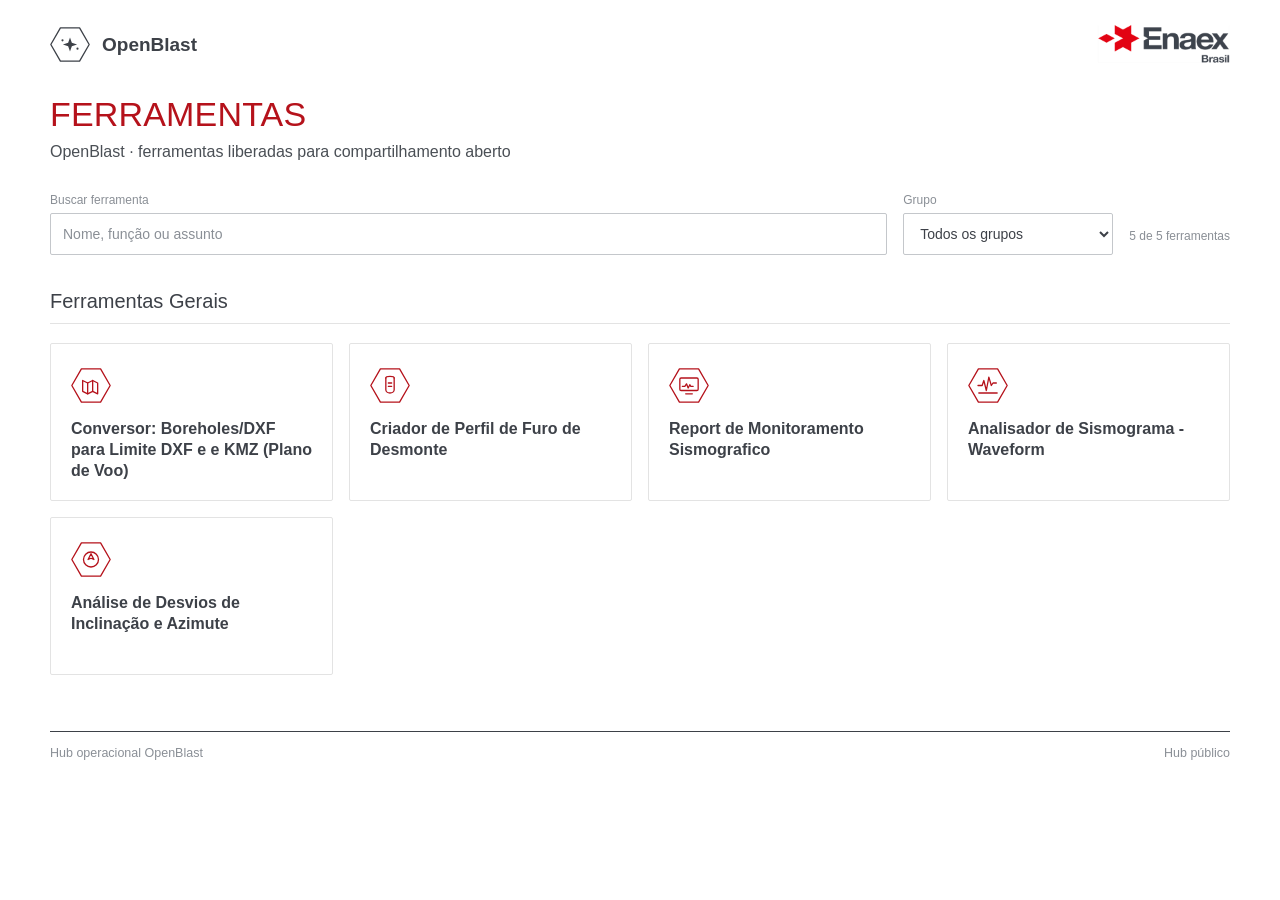
==== commit fe89f6ff: "Adiciona logo Enaex nos dois hubs, marca OpenBlast em SVG e tema escuro - Logo Enaex Brasil no canto" ====
--- a/public/index.html
+++ b/public/index.html
@@ -4,21 +4,31 @@
     <meta charset="utf-8" />
     <meta name="viewport" content="width=device-width, initial-scale=1" />
     <meta name="description" content="Hub público OpenBlast com as ferramentas liberadas para compartilhamento aberto." />
+    <meta name="color-scheme" content="light dark" />
     <meta name="theme-color" content="#ffffff" />
     <meta name="application-name" content="Hub Público | OpenBlast" />
-    <link rel="icon" href="../VISUAL/openblast-favicon-white.svg" type="image/svg+xml" />
+    <link rel="icon" href="../assets/openblast-mark.svg" type="image/svg+xml" />
     <title>Hub Público de Ferramentas | OpenBlast</title>
     <link rel="preload" href="../output/public/tools_manifest.json" as="fetch" crossorigin="anonymous" />
-    <link rel="stylesheet" href="../styles.css?v=20261018_134829" />
-    <script src="../script.js?v=20261018_134829" defer data-manifest-url="../output/public/tools_manifest.json"></script>
+    <link rel="stylesheet" href="../styles.css?v=20261018_135457" />
+    <script src="../script.js?v=20261018_135457" defer data-manifest-url="../output/public/tools_manifest.json"></script>
   </head>
   <body>
     <div class="shell">
       <header class="masthead">
         <a class="brand" href="../" aria-label="OpenBlast">
-          <img class="brand__logo" src="../VISUAL/LOGO%20OPENBLAST%20TRANSPARENTE.png" alt="" />
-          <span class="brand__wordmark">Open<strong>Blast</strong></span>
+          <svg class="brand__mark" viewBox="0 0 48 42" fill="none" stroke="currentColor" stroke-width="1.3" stroke-linejoin="round" focusable="false" aria-hidden="true">
+            <path d="M12.5 1h23L47 21 35.5 41h-23L1 21z" />
+            <path fill="currentColor" stroke="none" d="M24 12.5l2.2 6.3 6.3 2.2-6.3 2.2L24 29.5l-2.2-6.3-6.3-2.2 6.3-2.2z" />
+            <circle cx="15" cy="16" r="1.3" fill="currentColor" stroke="none" />
+            <circle cx="33" cy="26" r="1.3" fill="currentColor" stroke="none" />
+          </svg>
+          <span class="brand__wordmark">OpenBlast</span>
         </a>
+        <span class="partner">
+          <img class="partner-logo partner-logo--light" src="../assets/enaex-brasil.png" width="134" height="40" alt="Enaex Brasil" />
+          <img class="partner-logo partner-logo--dark" src="../assets/enaex-brasil-white.png" width="133" height="40" alt="" aria-hidden="true" />
+        </span>
       </header>
     </div>
 
@@ -35,7 +45,7 @@
     </main>
 
     <!-- MANIFEST:START -->
-<script type="application/json" id="initial-manifest">{"manifest_version":"2.0","project":{"name":"openblast","version":"1.0.0","purpose":"Transformar a planilha de repositórios em um manifesto validado para o hub OpenBlast US MVV"},"generated_at":"2026-10-18T13:48:29Z","run_id":"20261018_134829","source":{"workbook":"input/repositorios_github_pages.xlsx","sheet":"Repositorios","headers":["Repositório","Título formal","GitHub","Pages"],"sha256":"8a882f962ee38ec12dfa9f1d8dd0e3b721353c77c24257c2082940a11ff812c6","row_count":15},"counts":{"total_rows":5,"valid_rows":5,"invalid_rows":0,"hub_count":1},"validation":{"status":"passed","error_count":0,"warning_count":0},"publication":{"slug":"public","hub_slugs":["ferramentas-gerais"],"source_hub_count":2,"source_tool_count":15,"published_hub_count":1,"published_tool_count":5,"excluded_hub_slugs":["ferramentas-locais"]},"generator":{"python":"3.14.3","openpyxl":"3.1.5"},"hubs":[{"slug":"ferramentas-gerais","title":"Ferramentas Gerais","description":"Ferramentas compartilhadas da operação.","tools":[{"row_number":2,"repository_id":"openblast-plano-de-voo","formal_title":"Conversor: Boreholes/DXF para Limite DXF e e KMZ (Plano de Voo)","github_url":"https://github.com/SILVAThiagoFerreira/openblast-plano-de-voo","pages_url":"https://silvathiagoferreira.github.io/openblast-plano-de-voo/","description":"Conversão DXF em poligonal operacional com exportação KMZ para visualização no Google Earth.","kind":"flight","accent":"#e20313","accent2":"#ff7a24","status":"Online","status_indicator":true,"github_owner":"SILVAThiagoFerreira","github_repo_name":"openblast-plano-de-voo","pages_owner":"silvathiagoferreira","pages_repo_name":"openblast-plano-de-voo","order":1},{"row_number":5,"repository_id":"blasthole-profile-creator","formal_title":"Criador de Perfil de Furo de Desmonte","github_url":"https://github.com/SILVAThiagoFerreira/blasthole-profile-creator","pages_url":"https://silvathiagoferreira.github.io/blasthole-profile-creator/","description":"Ferramenta para criação e leitura de perfis de blastholes com foco em clareza operacional.","kind":"blast","accent":"#e20313","accent2":"#8dd3ff","status":"Online","status_indicator":true,"github_owner":"SILVAThiagoFerreira","github_repo_name":"blasthole-profile-creator","pages_owner":"silvathiagoferreira","pages_repo_name":"blasthole-profile-creator","order":4},{"row_number":7,"repository_id":"report-sismografia","formal_title":"Report de Monitoramento Sismografico","github_url":"https://github.com/SILVAThiagoFerreira/report-sismografia","pages_url":"https://silvathiagoferreira.github.io/report-sismografia/","description":"Relatório rápido para dados sismográficos, com foco em consulta visual objetiva e limpa.","kind":"wave","accent":"#e20313","accent2":"#37c6b3","status":"Online","status_indicator":true,"github_owner":"SILVAThiagoFerreira","github_repo_name":"report-sismografia","pages_owner":"silvathiagoferreira","pages_repo_name":"report-sismografia","order":6},{"row_number":8,"repository_id":"analisador-de-sismograma","formal_title":"Analisador de Sismograma - Waveform","github_url":"https://github.com/SILVAThiagoFerreira/analisador-de-sismograma","pages_url":"https://silvathiagoferreira.github.io/ANALISADOR-DE-SISMOGRAMA/","description":"Análise de sismogramas em CSV com gráficos por canal, intervalos de desmonte e exportação de relatório em PDF.","kind":"wave","accent":"#e20313","accent2":"#2bb3a3","status":"Online","status_indicator":true,"github_owner":"SILVAThiagoFerreira","github_repo_name":"analisador-de-sismograma","pages_owner":"silvathiagoferreira","pages_repo_name":"ANALISADOR-DE-SISMOGRAMA","order":7},{"row_number":10,"repository_id":"analise-de-desvios-de-inclinacao-e-azimute","formal_title":"Análise de Desvios de Inclinação e Azimute","github_url":"https://github.com/SILVAThiagoFerreira/analise-de-desvios-de-inclinacao-e-azimute","pages_url":"https://silvathiagoferreira.github.io/analise-de-desvios-de-inclinacao-e-azimute/","description":"Ferramenta web para importar DXF de execução de furos, analisar desvios de inclinação, azimute e profundidade e exportar relatórios em PDF e Excel.","kind":"target","accent":"#0f6a2b","accent2":"#c79517","status":"Online","status_indicator":true,"github_owner":"SILVAThiagoFerreira","github_repo_name":"analise-de-desvios-de-inclinacao-e-azimute","pages_owner":"silvathiagoferreira","pages_repo_name":"analise-de-desvios-de-inclinacao-e-azimute","order":9}]}],"tools":[{"row_number":2,"repository_id":"openblast-plano-de-voo","formal_title":"Conversor: Boreholes/DXF para Limite DXF e e KMZ (Plano de Voo)","github_url":"https://github.com/SILVAThiagoFerreira/openblast-plano-de-voo","pages_url":"https://silvathiagoferreira.github.io/openblast-plano-de-voo/","description":"Conversão DXF em poligonal operacional com exportação KMZ para visualização no Google Earth.","kind":"flight","accent":"#e20313","accent2":"#ff7a24","status":"Online","status_indicator":true,"github_owner":"SILVAThiagoFerreira","github_repo_name":"openblast-plano-de-voo","pages_owner":"silvathiagoferreira","pages_repo_name":"openblast-plano-de-voo","order":1},{"row_number":5,"repository_id":"blasthole-profile-creator","formal_title":"Criador de Perfil de Furo de Desmonte","github_url":"https://github.com/SILVAThiagoFerreira/blasthole-profile-creator","pages_url":"https://silvathiagoferreira.github.io/blasthole-profile-creator/","description":"Ferramenta para criação e leitura de perfis de blastholes com foco em clareza operacional.","kind":"blast","accent":"#e20313","accent2":"#8dd3ff","status":"Online","status_indicator":true,"github_owner":"SILVAThiagoFerreira","github_repo_name":"blasthole-profile-creator","pages_owner":"silvathiagoferreira","pages_repo_name":"blasthole-profile-creator","order":4},{"row_number":7,"repository_id":"report-sismografia","formal_title":"Report de Monitoramento Sismografico","github_url":"https://github.com/SILVAThiagoFerreira/report-sismografia","pages_url":"https://silvathiagoferreira.github.io/report-sismografia/","description":"Relatório rápido para dados sismográficos, com foco em consulta visual objetiva e limpa.","kind":"wave","accent":"#e20313","accent2":"#37c6b3","status":"Online","status_indicator":true,"github_owner":"SILVAThiagoFerreira","github_repo_name":"report-sismografia","pages_owner":"silvathiagoferreira","pages_repo_name":"report-sismografia","order":6},{"row_number":8,"repository_id":"analisador-de-sismograma","formal_title":"Analisador de Sismograma - Waveform","github_url":"https://github.com/SILVAThiagoFerreira/analisador-de-sismograma","pages_url":"https://silvathiagoferreira.github.io/ANALISADOR-DE-SISMOGRAMA/","description":"Análise de sismogramas em CSV com gráficos por canal, intervalos de desmonte e exportação de relatório em PDF.","kind":"wave","accent":"#e20313","accent2":"#2bb3a3","status":"Online","status_indicator":true,"github_owner":"SILVAThiagoFerreira","github_repo_name":"analisador-de-sismograma","pages_owner":"silvathiagoferreira","pages_repo_name":"ANALISADOR-DE-SISMOGRAMA","order":7},{"row_number":10,"repository_id":"analise-de-desvios-de-inclinacao-e-azimute","formal_title":"Análise de Desvios de Inclinação e Azimute","github_url":"https://github.com/SILVAThiagoFerreira/analise-de-desvios-de-inclinacao-e-azimute","pages_url":"https://silvathiagoferreira.github.io/analise-de-desvios-de-inclinacao-e-azimute/","description":"Ferramenta web para importar DXF de execução de furos, analisar desvios de inclinação, azimute e profundidade e exportar relatórios em PDF e Excel.","kind":"target","accent":"#0f6a2b","accent2":"#c79517","status":"Online","status_indicator":true,"github_owner":"SILVAThiagoFerreira","github_repo_name":"analise-de-desvios-de-inclinacao-e-azimute","pages_owner":"silvathiagoferreira","pages_repo_name":"analise-de-desvios-de-inclinacao-e-azimute","order":9}]}</script>
+<script type="application/json" id="initial-manifest">{"manifest_version":"2.0","project":{"name":"openblast","version":"1.0.0","purpose":"Transformar a planilha de repositórios em um manifesto validado para o hub OpenBlast US MVV"},"generated_at":"2026-10-18T13:54:57Z","run_id":"20261018_135457","source":{"workbook":"input/repositorios_github_pages.xlsx","sheet":"Repositorios","headers":["Repositório","Título formal","GitHub","Pages"],"sha256":"8a882f962ee38ec12dfa9f1d8dd0e3b721353c77c24257c2082940a11ff812c6","row_count":15},"counts":{"total_rows":5,"valid_rows":5,"invalid_rows":0,"hub_count":1},"validation":{"status":"passed","error_count":0,"warning_count":0},"publication":{"slug":"public","hub_slugs":["ferramentas-gerais"],"source_hub_count":2,"source_tool_count":15,"published_hub_count":1,"published_tool_count":5,"excluded_hub_slugs":["ferramentas-locais"]},"generator":{"python":"3.14.3","openpyxl":"3.1.5"},"hubs":[{"slug":"ferramentas-gerais","title":"Ferramentas Gerais","description":"Ferramentas compartilhadas da operação.","tools":[{"row_number":2,"repository_id":"openblast-plano-de-voo","formal_title":"Conversor: Boreholes/DXF para Limite DXF e e KMZ (Plano de Voo)","github_url":"https://github.com/SILVAThiagoFerreira/openblast-plano-de-voo","pages_url":"https://silvathiagoferreira.github.io/openblast-plano-de-voo/","description":"Conversão DXF em poligonal operacional com exportação KMZ para visualização no Google Earth.","kind":"flight","accent":"#e20313","accent2":"#ff7a24","status":"Online","status_indicator":true,"github_owner":"SILVAThiagoFerreira","github_repo_name":"openblast-plano-de-voo","pages_owner":"silvathiagoferreira","pages_repo_name":"openblast-plano-de-voo","order":1},{"row_number":5,"repository_id":"blasthole-profile-creator","formal_title":"Criador de Perfil de Furo de Desmonte","github_url":"https://github.com/SILVAThiagoFerreira/blasthole-profile-creator","pages_url":"https://silvathiagoferreira.github.io/blasthole-profile-creator/","description":"Ferramenta para criação e leitura de perfis de blastholes com foco em clareza operacional.","kind":"blast","accent":"#e20313","accent2":"#8dd3ff","status":"Online","status_indicator":true,"github_owner":"SILVAThiagoFerreira","github_repo_name":"blasthole-profile-creator","pages_owner":"silvathiagoferreira","pages_repo_name":"blasthole-profile-creator","order":4},{"row_number":7,"repository_id":"report-sismografia","formal_title":"Report de Monitoramento Sismografico","github_url":"https://github.com/SILVAThiagoFerreira/report-sismografia","pages_url":"https://silvathiagoferreira.github.io/report-sismografia/","description":"Relatório rápido para dados sismográficos, com foco em consulta visual objetiva e limpa.","kind":"wave","accent":"#e20313","accent2":"#37c6b3","status":"Online","status_indicator":true,"github_owner":"SILVAThiagoFerreira","github_repo_name":"report-sismografia","pages_owner":"silvathiagoferreira","pages_repo_name":"report-sismografia","order":6},{"row_number":8,"repository_id":"analisador-de-sismograma","formal_title":"Analisador de Sismograma - Waveform","github_url":"https://github.com/SILVAThiagoFerreira/analisador-de-sismograma","pages_url":"https://silvathiagoferreira.github.io/ANALISADOR-DE-SISMOGRAMA/","description":"Análise de sismogramas em CSV com gráficos por canal, intervalos de desmonte e exportação de relatório em PDF.","kind":"wave","accent":"#e20313","accent2":"#2bb3a3","status":"Online","status_indicator":true,"github_owner":"SILVAThiagoFerreira","github_repo_name":"analisador-de-sismograma","pages_owner":"silvathiagoferreira","pages_repo_name":"ANALISADOR-DE-SISMOGRAMA","order":7},{"row_number":10,"repository_id":"analise-de-desvios-de-inclinacao-e-azimute","formal_title":"Análise de Desvios de Inclinação e Azimute","github_url":"https://github.com/SILVAThiagoFerreira/analise-de-desvios-de-inclinacao-e-azimute","pages_url":"https://silvathiagoferreira.github.io/analise-de-desvios-de-inclinacao-e-azimute/","description":"Ferramenta web para importar DXF de execução de furos, analisar desvios de inclinação, azimute e profundidade e exportar relatórios em PDF e Excel.","kind":"target","accent":"#0f6a2b","accent2":"#c79517","status":"Online","status_indicator":true,"github_owner":"SILVAThiagoFerreira","github_repo_name":"analise-de-desvios-de-inclinacao-e-azimute","pages_owner":"silvathiagoferreira","pages_repo_name":"analise-de-desvios-de-inclinacao-e-azimute","order":9}]}],"tools":[{"row_number":2,"repository_id":"openblast-plano-de-voo","formal_title":"Conversor: Boreholes/DXF para Limite DXF e e KMZ (Plano de Voo)","github_url":"https://github.com/SILVAThiagoFerreira/openblast-plano-de-voo","pages_url":"https://silvathiagoferreira.github.io/openblast-plano-de-voo/","description":"Conversão DXF em poligonal operacional com exportação KMZ para visualização no Google Earth.","kind":"flight","accent":"#e20313","accent2":"#ff7a24","status":"Online","status_indicator":true,"github_owner":"SILVAThiagoFerreira","github_repo_name":"openblast-plano-de-voo","pages_owner":"silvathiagoferreira","pages_repo_name":"openblast-plano-de-voo","order":1},{"row_number":5,"repository_id":"blasthole-profile-creator","formal_title":"Criador de Perfil de Furo de Desmonte","github_url":"https://github.com/SILVAThiagoFerreira/blasthole-profile-creator","pages_url":"https://silvathiagoferreira.github.io/blasthole-profile-creator/","description":"Ferramenta para criação e leitura de perfis de blastholes com foco em clareza operacional.","kind":"blast","accent":"#e20313","accent2":"#8dd3ff","status":"Online","status_indicator":true,"github_owner":"SILVAThiagoFerreira","github_repo_name":"blasthole-profile-creator","pages_owner":"silvathiagoferreira","pages_repo_name":"blasthole-profile-creator","order":4},{"row_number":7,"repository_id":"report-sismografia","formal_title":"Report de Monitoramento Sismografico","github_url":"https://github.com/SILVAThiagoFerreira/report-sismografia","pages_url":"https://silvathiagoferreira.github.io/report-sismografia/","description":"Relatório rápido para dados sismográficos, com foco em consulta visual objetiva e limpa.","kind":"wave","accent":"#e20313","accent2":"#37c6b3","status":"Online","status_indicator":true,"github_owner":"SILVAThiagoFerreira","github_repo_name":"report-sismografia","pages_owner":"silvathiagoferreira","pages_repo_name":"report-sismografia","order":6},{"row_number":8,"repository_id":"analisador-de-sismograma","formal_title":"Analisador de Sismograma - Waveform","github_url":"https://github.com/SILVAThiagoFerreira/analisador-de-sismograma","pages_url":"https://silvathiagoferreira.github.io/ANALISADOR-DE-SISMOGRAMA/","description":"Análise de sismogramas em CSV com gráficos por canal, intervalos de desmonte e exportação de relatório em PDF.","kind":"wave","accent":"#e20313","accent2":"#2bb3a3","status":"Online","status_indicator":true,"github_owner":"SILVAThiagoFerreira","github_repo_name":"analisador-de-sismograma","pages_owner":"silvathiagoferreira","pages_repo_name":"ANALISADOR-DE-SISMOGRAMA","order":7},{"row_number":10,"repository_id":"analise-de-desvios-de-inclinacao-e-azimute","formal_title":"Análise de Desvios de Inclinação e Azimute","github_url":"https://github.com/SILVAThiagoFerreira/analise-de-desvios-de-inclinacao-e-azimute","pages_url":"https://silvathiagoferreira.github.io/analise-de-desvios-de-inclinacao-e-azimute/","description":"Ferramenta web para importar DXF de execução de furos, analisar desvios de inclinação, azimute e profundidade e exportar relatórios em PDF e Excel.","kind":"target","accent":"#0f6a2b","accent2":"#c79517","status":"Online","status_indicator":true,"github_owner":"SILVAThiagoFerreira","github_repo_name":"analise-de-desvios-de-inclinacao-e-azimute","pages_owner":"silvathiagoferreira","pages_repo_name":"analise-de-desvios-de-inclinacao-e-azimute","order":9}]}</script>
 <!-- MANIFEST:END -->
   </body>
 </html>
--- a/styles.css
+++ b/styles.css
@@ -2,17 +2,47 @@
   /* Identidade (mantidas) */
   --gray-enaex: #38424B;
   --red-enaex: #E20613;
-  /* Paleta da home */
+  /* Tema claro (padrão) */
+  --bg: #FFFFFF;
+  --surface: #FFFFFF;
+  --fg: #3d4148;
+  --fg-2: #4a4f55;
   --red: #B5121B;
-  --graphite: #3d4148;
-  --gray-text: #4a4f55;
   --gray-mid: #8a8f96;
-  --gray-light: #c4c7cb;
-  --hairline: #e3e3e3;
-  --pink-soft: #e3b5b8;
+  --line: #e3e3e3;
+  --line-strong: #c4c7cb;
+  --hover-line: #e3b5b8;
   --white: #FFFFFF;
   --radius: 2px;
   color-scheme: light;
+}
+
+/* Tema escuro: segue o navegador (prefers-color-scheme) ou data-theme="dark" */
+@media (prefers-color-scheme: dark) {
+  :root:not([data-theme="light"]) {
+    --bg: #121417;
+    --surface: #171a1e;
+    --fg: #e8eaed;
+    --fg-2: #b4bac2;
+    --red: #E0353D;
+    --gray-mid: #8f959d;
+    --line: #2b3038;
+    --line-strong: #434a54;
+    --hover-line: #8a2c31;
+    color-scheme: dark;
+  }
+}
+:root[data-theme="dark"] {
+  --bg: #121417;
+  --surface: #171a1e;
+  --fg: #e8eaed;
+  --fg-2: #b4bac2;
+  --red: #E0353D;
+  --gray-mid: #8f959d;
+  --line: #2b3038;
+  --line-strong: #434a54;
+  --hover-line: #8a2c31;
+  color-scheme: dark;
 }
 
 * { box-sizing: border-box; }
@@ -33,8 +63,8 @@
   margin: 0;
   min-height: 100vh;
   overflow-x: hidden;
-  background: var(--white);
-  color: var(--graphite);
+  background: var(--bg);
+  color: var(--fg);
   font-family: Arial, Helvetica, sans-serif;
   font-size: 15px;
   -webkit-font-smoothing: antialiased;
@@ -48,36 +78,51 @@
   margin: 0 auto;
 }
 
-/* Barra superior: logo OpenBlast à esquerda, parceiro (opcional) à direita */
+/* Barra superior: marca OpenBlast à esquerda, parceiro à direita */
 .masthead {
   display: flex;
   align-items: center;
   justify-content: space-between;
   gap: 24px;
-  padding-top: 26px;
+  padding-top: 24px;
 }
 .brand {
   display: inline-flex;
   align-items: center;
-  gap: 20px;
-  color: var(--graphite);
+  gap: 12px;
+  color: var(--fg);
   text-decoration: none;
 }
-.brand__logo {
-  height: 36px;
-  width: auto;
-}
+.brand__mark {
+  display: block;
+  width: 40px;
+  height: 35px;
+  color: var(--fg);
+  overflow: visible;
+}
+.brand__mark * { vector-effect: non-scaling-stroke; }
 .brand__wordmark {
-  font-size: 16px;
+  font-size: 19px;
   font-weight: 700;
   letter-spacing: 0;
   line-height: 1;
 }
-.brand__wordmark strong { color: var(--red); font-weight: 700; }
+.partner {
+  display: inline-flex;
+  flex-shrink: 0;
+}
 .partner-logo {
   height: 40px;
   width: auto;
 }
+.partner-logo--dark { display: none; }
+@media (prefers-color-scheme: dark) {
+  :root:not([data-theme="light"]) .partner-logo--light { display: none; }
+  :root:not([data-theme="light"]) .partner-logo--dark { display: block; }
+}
+:root[data-theme="dark"] .partner-logo--light { display: none; }
+:root[data-theme="dark"] .partner-logo--dark { display: block; }
+
 .brand:focus-visible,
 .search-clear:focus-visible,
 .directory-filter select:focus-visible,
@@ -99,7 +144,7 @@
 }
 .page-subtitle {
   margin: 8px 0 0;
-  color: var(--gray-text);
+  color: var(--fg-2);
   font-size: 16px;
   line-height: 1.4;
 }
@@ -120,26 +165,25 @@
   font-size: 12px;
   line-height: 1.2;
 }
-.directory-search__field { display: flex; }
+.directory-search__field { position: relative; display: flex; }
 .directory-search input,
 .directory-filter select {
   width: 100%;
   height: 42px;
   padding: 0 12px;
-  color: var(--graphite);
+  color: var(--fg);
   font: inherit;
   font-size: 14px;
-  background: var(--white);
-  border: 1px solid var(--gray-light);
+  background: var(--surface);
+  border: 1px solid var(--line-strong);
   border-radius: var(--radius);
 }
 .directory-search input { min-width: 0; outline: 0; }
+.directory-search__field input { padding-right: 72px; }
 .directory-search input::placeholder { color: var(--gray-mid); opacity: 1; }
 .directory-search input:focus,
 .directory-filter select:focus { border-color: var(--red); outline: 0; }
 .directory-filter select { cursor: pointer; }
-.directory-search__field { position: relative; }
-.directory-search__field input { padding-right: 72px; }
 .search-clear {
   position: absolute;
   top: 50%;
@@ -149,7 +193,7 @@
   color: var(--gray-mid);
   font: inherit;
   font-size: 12px;
-  background: var(--white);
+  background: var(--surface);
   border: 0;
   cursor: pointer;
 }
@@ -163,17 +207,17 @@
 }
 
 /* Seções */
-.page { padding: 0 0 0; }
+.page { padding: 0; }
 .hub-grid { display: block; }
 .hub-section { margin-top: 34px; }
 .hub-section__header {
   margin: 0 0 19px;
   padding-bottom: 10px;
-  border-bottom: 1px solid var(--hairline);
+  border-bottom: 1px solid var(--line);
 }
 .hub-section__header h2 {
   margin: 0;
-  color: var(--graphite);
+  color: var(--fg);
   font-size: 20px;
   font-weight: 400;
   line-height: 1.2;
@@ -200,15 +244,15 @@
   align-items: flex-start;
   min-height: 158px;
   padding: 24px 20px 18px;
-  color: var(--graphite);
+  color: var(--fg);
   text-decoration: none;
-  background: var(--white);
-  border: 1px solid var(--hairline);
+  background: var(--surface);
+  border: 1px solid var(--line);
   border-radius: var(--radius);
   transition: border-color 150ms ease;
 }
 .tool-card:hover,
-.tool-card:focus-visible { border-color: var(--pink-soft); }
+.tool-card:focus-visible { border-color: var(--hover-line); }
 
 .tool-card__hex {
   display: block;
@@ -228,7 +272,7 @@
 .tool-card__title {
   display: block;
   margin-top: 16px;
-  color: var(--graphite);
+  color: var(--fg);
   font-size: 16px;
   font-weight: 700;
   line-height: 1.3;
@@ -250,7 +294,7 @@
   padding: 14px 0 40px;
   color: var(--gray-mid);
   font-size: 12.5px;
-  border-top: 1px solid var(--graphite);
+  border-top: 1px solid var(--fg);
 }
 .directory-empty { margin-top: 16px; padding: 16px 0; color: var(--gray-mid); font-size: 0.92rem; }
 
@@ -263,9 +307,9 @@
 }
 @media (max-width: 600px) {
   .masthead { padding-top: 20px; }
-  .brand__logo { height: 32px; }
+  .brand__mark { width: 32px; height: 28px; }
   .partner-logo { height: 30px; }
-  .brand__wordmark { font-size: 15px; }
+  .brand__wordmark { font-size: 16px; }
   .page-title { margin-top: 32px; font-size: 28px; }
   .page-subtitle { font-size: 14px; }
   .directory-controls { grid-template-columns: minmax(0, 1fr); gap: 14px; margin-top: 26px; }
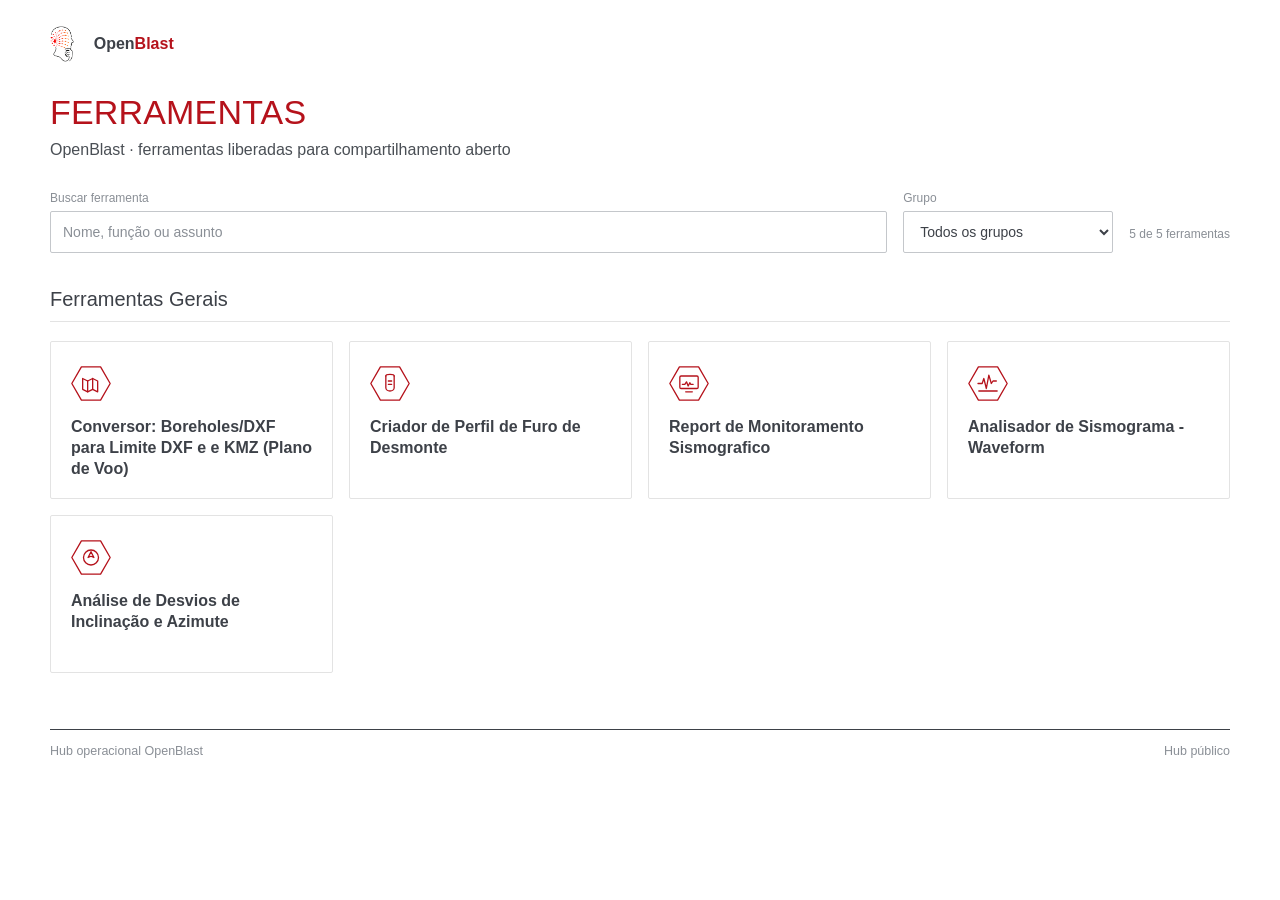
==== commit 0cf52107: "Reverte logo Enaex, marca SVG e tema escuro (volta ao estado de ca0418c) Reverte fe89f6f a pedido do" ====
--- a/public/index.html
+++ b/public/index.html
@@ -4,31 +4,21 @@
     <meta charset="utf-8" />
     <meta name="viewport" content="width=device-width, initial-scale=1" />
     <meta name="description" content="Hub público OpenBlast com as ferramentas liberadas para compartilhamento aberto." />
-    <meta name="color-scheme" content="light dark" />
     <meta name="theme-color" content="#ffffff" />
     <meta name="application-name" content="Hub Público | OpenBlast" />
-    <link rel="icon" href="../assets/openblast-mark.svg" type="image/svg+xml" />
+    <link rel="icon" href="../VISUAL/openblast-favicon-white.svg" type="image/svg+xml" />
     <title>Hub Público de Ferramentas | OpenBlast</title>
     <link rel="preload" href="../output/public/tools_manifest.json" as="fetch" crossorigin="anonymous" />
-    <link rel="stylesheet" href="../styles.css?v=20261018_135457" />
-    <script src="../script.js?v=20261018_135457" defer data-manifest-url="../output/public/tools_manifest.json"></script>
+    <link rel="stylesheet" href="../styles.css?v=20261018_140021" />
+    <script src="../script.js?v=20261018_140021" defer data-manifest-url="../output/public/tools_manifest.json"></script>
   </head>
   <body>
     <div class="shell">
       <header class="masthead">
         <a class="brand" href="../" aria-label="OpenBlast">
-          <svg class="brand__mark" viewBox="0 0 48 42" fill="none" stroke="currentColor" stroke-width="1.3" stroke-linejoin="round" focusable="false" aria-hidden="true">
-            <path d="M12.5 1h23L47 21 35.5 41h-23L1 21z" />
-            <path fill="currentColor" stroke="none" d="M24 12.5l2.2 6.3 6.3 2.2-6.3 2.2L24 29.5l-2.2-6.3-6.3-2.2 6.3-2.2z" />
-            <circle cx="15" cy="16" r="1.3" fill="currentColor" stroke="none" />
-            <circle cx="33" cy="26" r="1.3" fill="currentColor" stroke="none" />
-          </svg>
-          <span class="brand__wordmark">OpenBlast</span>
+          <img class="brand__logo" src="../VISUAL/LOGO%20OPENBLAST%20TRANSPARENTE.png" alt="" />
+          <span class="brand__wordmark">Open<strong>Blast</strong></span>
         </a>
-        <span class="partner">
-          <img class="partner-logo partner-logo--light" src="../assets/enaex-brasil.png" width="134" height="40" alt="Enaex Brasil" />
-          <img class="partner-logo partner-logo--dark" src="../assets/enaex-brasil-white.png" width="133" height="40" alt="" aria-hidden="true" />
-        </span>
       </header>
     </div>
 
@@ -45,7 +35,7 @@
     </main>
 
     <!-- MANIFEST:START -->
-<script type="application/json" id="initial-manifest">{"manifest_version":"2.0","project":{"name":"openblast","version":"1.0.0","purpose":"Transformar a planilha de repositórios em um manifesto validado para o hub OpenBlast US MVV"},"generated_at":"2026-10-18T13:54:57Z","run_id":"20261018_135457","source":{"workbook":"input/repositorios_github_pages.xlsx","sheet":"Repositorios","headers":["Repositório","Título formal","GitHub","Pages"],"sha256":"8a882f962ee38ec12dfa9f1d8dd0e3b721353c77c24257c2082940a11ff812c6","row_count":15},"counts":{"total_rows":5,"valid_rows":5,"invalid_rows":0,"hub_count":1},"validation":{"status":"passed","error_count":0,"warning_count":0},"publication":{"slug":"public","hub_slugs":["ferramentas-gerais"],"source_hub_count":2,"source_tool_count":15,"published_hub_count":1,"published_tool_count":5,"excluded_hub_slugs":["ferramentas-locais"]},"generator":{"python":"3.14.3","openpyxl":"3.1.5"},"hubs":[{"slug":"ferramentas-gerais","title":"Ferramentas Gerais","description":"Ferramentas compartilhadas da operação.","tools":[{"row_number":2,"repository_id":"openblast-plano-de-voo","formal_title":"Conversor: Boreholes/DXF para Limite DXF e e KMZ (Plano de Voo)","github_url":"https://github.com/SILVAThiagoFerreira/openblast-plano-de-voo","pages_url":"https://silvathiagoferreira.github.io/openblast-plano-de-voo/","description":"Conversão DXF em poligonal operacional com exportação KMZ para visualização no Google Earth.","kind":"flight","accent":"#e20313","accent2":"#ff7a24","status":"Online","status_indicator":true,"github_owner":"SILVAThiagoFerreira","github_repo_name":"openblast-plano-de-voo","pages_owner":"silvathiagoferreira","pages_repo_name":"openblast-plano-de-voo","order":1},{"row_number":5,"repository_id":"blasthole-profile-creator","formal_title":"Criador de Perfil de Furo de Desmonte","github_url":"https://github.com/SILVAThiagoFerreira/blasthole-profile-creator","pages_url":"https://silvathiagoferreira.github.io/blasthole-profile-creator/","description":"Ferramenta para criação e leitura de perfis de blastholes com foco em clareza operacional.","kind":"blast","accent":"#e20313","accent2":"#8dd3ff","status":"Online","status_indicator":true,"github_owner":"SILVAThiagoFerreira","github_repo_name":"blasthole-profile-creator","pages_owner":"silvathiagoferreira","pages_repo_name":"blasthole-profile-creator","order":4},{"row_number":7,"repository_id":"report-sismografia","formal_title":"Report de Monitoramento Sismografico","github_url":"https://github.com/SILVAThiagoFerreira/report-sismografia","pages_url":"https://silvathiagoferreira.github.io/report-sismografia/","description":"Relatório rápido para dados sismográficos, com foco em consulta visual objetiva e limpa.","kind":"wave","accent":"#e20313","accent2":"#37c6b3","status":"Online","status_indicator":true,"github_owner":"SILVAThiagoFerreira","github_repo_name":"report-sismografia","pages_owner":"silvathiagoferreira","pages_repo_name":"report-sismografia","order":6},{"row_number":8,"repository_id":"analisador-de-sismograma","formal_title":"Analisador de Sismograma - Waveform","github_url":"https://github.com/SILVAThiagoFerreira/analisador-de-sismograma","pages_url":"https://silvathiagoferreira.github.io/ANALISADOR-DE-SISMOGRAMA/","description":"Análise de sismogramas em CSV com gráficos por canal, intervalos de desmonte e exportação de relatório em PDF.","kind":"wave","accent":"#e20313","accent2":"#2bb3a3","status":"Online","status_indicator":true,"github_owner":"SILVAThiagoFerreira","github_repo_name":"analisador-de-sismograma","pages_owner":"silvathiagoferreira","pages_repo_name":"ANALISADOR-DE-SISMOGRAMA","order":7},{"row_number":10,"repository_id":"analise-de-desvios-de-inclinacao-e-azimute","formal_title":"Análise de Desvios de Inclinação e Azimute","github_url":"https://github.com/SILVAThiagoFerreira/analise-de-desvios-de-inclinacao-e-azimute","pages_url":"https://silvathiagoferreira.github.io/analise-de-desvios-de-inclinacao-e-azimute/","description":"Ferramenta web para importar DXF de execução de furos, analisar desvios de inclinação, azimute e profundidade e exportar relatórios em PDF e Excel.","kind":"target","accent":"#0f6a2b","accent2":"#c79517","status":"Online","status_indicator":true,"github_owner":"SILVAThiagoFerreira","github_repo_name":"analise-de-desvios-de-inclinacao-e-azimute","pages_owner":"silvathiagoferreira","pages_repo_name":"analise-de-desvios-de-inclinacao-e-azimute","order":9}]}],"tools":[{"row_number":2,"repository_id":"openblast-plano-de-voo","formal_title":"Conversor: Boreholes/DXF para Limite DXF e e KMZ (Plano de Voo)","github_url":"https://github.com/SILVAThiagoFerreira/openblast-plano-de-voo","pages_url":"https://silvathiagoferreira.github.io/openblast-plano-de-voo/","description":"Conversão DXF em poligonal operacional com exportação KMZ para visualização no Google Earth.","kind":"flight","accent":"#e20313","accent2":"#ff7a24","status":"Online","status_indicator":true,"github_owner":"SILVAThiagoFerreira","github_repo_name":"openblast-plano-de-voo","pages_owner":"silvathiagoferreira","pages_repo_name":"openblast-plano-de-voo","order":1},{"row_number":5,"repository_id":"blasthole-profile-creator","formal_title":"Criador de Perfil de Furo de Desmonte","github_url":"https://github.com/SILVAThiagoFerreira/blasthole-profile-creator","pages_url":"https://silvathiagoferreira.github.io/blasthole-profile-creator/","description":"Ferramenta para criação e leitura de perfis de blastholes com foco em clareza operacional.","kind":"blast","accent":"#e20313","accent2":"#8dd3ff","status":"Online","status_indicator":true,"github_owner":"SILVAThiagoFerreira","github_repo_name":"blasthole-profile-creator","pages_owner":"silvathiagoferreira","pages_repo_name":"blasthole-profile-creator","order":4},{"row_number":7,"repository_id":"report-sismografia","formal_title":"Report de Monitoramento Sismografico","github_url":"https://github.com/SILVAThiagoFerreira/report-sismografia","pages_url":"https://silvathiagoferreira.github.io/report-sismografia/","description":"Relatório rápido para dados sismográficos, com foco em consulta visual objetiva e limpa.","kind":"wave","accent":"#e20313","accent2":"#37c6b3","status":"Online","status_indicator":true,"github_owner":"SILVAThiagoFerreira","github_repo_name":"report-sismografia","pages_owner":"silvathiagoferreira","pages_repo_name":"report-sismografia","order":6},{"row_number":8,"repository_id":"analisador-de-sismograma","formal_title":"Analisador de Sismograma - Waveform","github_url":"https://github.com/SILVAThiagoFerreira/analisador-de-sismograma","pages_url":"https://silvathiagoferreira.github.io/ANALISADOR-DE-SISMOGRAMA/","description":"Análise de sismogramas em CSV com gráficos por canal, intervalos de desmonte e exportação de relatório em PDF.","kind":"wave","accent":"#e20313","accent2":"#2bb3a3","status":"Online","status_indicator":true,"github_owner":"SILVAThiagoFerreira","github_repo_name":"analisador-de-sismograma","pages_owner":"silvathiagoferreira","pages_repo_name":"ANALISADOR-DE-SISMOGRAMA","order":7},{"row_number":10,"repository_id":"analise-de-desvios-de-inclinacao-e-azimute","formal_title":"Análise de Desvios de Inclinação e Azimute","github_url":"https://github.com/SILVAThiagoFerreira/analise-de-desvios-de-inclinacao-e-azimute","pages_url":"https://silvathiagoferreira.github.io/analise-de-desvios-de-inclinacao-e-azimute/","description":"Ferramenta web para importar DXF de execução de furos, analisar desvios de inclinação, azimute e profundidade e exportar relatórios em PDF e Excel.","kind":"target","accent":"#0f6a2b","accent2":"#c79517","status":"Online","status_indicator":true,"github_owner":"SILVAThiagoFerreira","github_repo_name":"analise-de-desvios-de-inclinacao-e-azimute","pages_owner":"silvathiagoferreira","pages_repo_name":"analise-de-desvios-de-inclinacao-e-azimute","order":9}]}</script>
+<script type="application/json" id="initial-manifest">{"manifest_version":"2.0","project":{"name":"openblast","version":"1.0.0","purpose":"Transformar a planilha de repositórios em um manifesto validado para o hub OpenBlast US MVV"},"generated_at":"2026-10-18T14:00:21Z","run_id":"20261018_140021","source":{"workbook":"input/repositorios_github_pages.xlsx","sheet":"Repositorios","headers":["Repositório","Título formal","GitHub","Pages"],"sha256":"8a882f962ee38ec12dfa9f1d8dd0e3b721353c77c24257c2082940a11ff812c6","row_count":15},"counts":{"total_rows":5,"valid_rows":5,"invalid_rows":0,"hub_count":1},"validation":{"status":"passed","error_count":0,"warning_count":0},"publication":{"slug":"public","hub_slugs":["ferramentas-gerais"],"source_hub_count":2,"source_tool_count":15,"published_hub_count":1,"published_tool_count":5,"excluded_hub_slugs":["ferramentas-locais"]},"generator":{"python":"3.14.3","openpyxl":"3.1.5"},"hubs":[{"slug":"ferramentas-gerais","title":"Ferramentas Gerais","description":"Ferramentas compartilhadas da operação.","tools":[{"row_number":2,"repository_id":"openblast-plano-de-voo","formal_title":"Conversor: Boreholes/DXF para Limite DXF e e KMZ (Plano de Voo)","github_url":"https://github.com/SILVAThiagoFerreira/openblast-plano-de-voo","pages_url":"https://silvathiagoferreira.github.io/openblast-plano-de-voo/","description":"Conversão DXF em poligonal operacional com exportação KMZ para visualização no Google Earth.","kind":"flight","accent":"#e20313","accent2":"#ff7a24","status":"Online","status_indicator":true,"github_owner":"SILVAThiagoFerreira","github_repo_name":"openblast-plano-de-voo","pages_owner":"silvathiagoferreira","pages_repo_name":"openblast-plano-de-voo","order":1},{"row_number":5,"repository_id":"blasthole-profile-creator","formal_title":"Criador de Perfil de Furo de Desmonte","github_url":"https://github.com/SILVAThiagoFerreira/blasthole-profile-creator","pages_url":"https://silvathiagoferreira.github.io/blasthole-profile-creator/","description":"Ferramenta para criação e leitura de perfis de blastholes com foco em clareza operacional.","kind":"blast","accent":"#e20313","accent2":"#8dd3ff","status":"Online","status_indicator":true,"github_owner":"SILVAThiagoFerreira","github_repo_name":"blasthole-profile-creator","pages_owner":"silvathiagoferreira","pages_repo_name":"blasthole-profile-creator","order":4},{"row_number":7,"repository_id":"report-sismografia","formal_title":"Report de Monitoramento Sismografico","github_url":"https://github.com/SILVAThiagoFerreira/report-sismografia","pages_url":"https://silvathiagoferreira.github.io/report-sismografia/","description":"Relatório rápido para dados sismográficos, com foco em consulta visual objetiva e limpa.","kind":"wave","accent":"#e20313","accent2":"#37c6b3","status":"Online","status_indicator":true,"github_owner":"SILVAThiagoFerreira","github_repo_name":"report-sismografia","pages_owner":"silvathiagoferreira","pages_repo_name":"report-sismografia","order":6},{"row_number":8,"repository_id":"analisador-de-sismograma","formal_title":"Analisador de Sismograma - Waveform","github_url":"https://github.com/SILVAThiagoFerreira/analisador-de-sismograma","pages_url":"https://silvathiagoferreira.github.io/ANALISADOR-DE-SISMOGRAMA/","description":"Análise de sismogramas em CSV com gráficos por canal, intervalos de desmonte e exportação de relatório em PDF.","kind":"wave","accent":"#e20313","accent2":"#2bb3a3","status":"Online","status_indicator":true,"github_owner":"SILVAThiagoFerreira","github_repo_name":"analisador-de-sismograma","pages_owner":"silvathiagoferreira","pages_repo_name":"ANALISADOR-DE-SISMOGRAMA","order":7},{"row_number":10,"repository_id":"analise-de-desvios-de-inclinacao-e-azimute","formal_title":"Análise de Desvios de Inclinação e Azimute","github_url":"https://github.com/SILVAThiagoFerreira/analise-de-desvios-de-inclinacao-e-azimute","pages_url":"https://silvathiagoferreira.github.io/analise-de-desvios-de-inclinacao-e-azimute/","description":"Ferramenta web para importar DXF de execução de furos, analisar desvios de inclinação, azimute e profundidade e exportar relatórios em PDF e Excel.","kind":"target","accent":"#0f6a2b","accent2":"#c79517","status":"Online","status_indicator":true,"github_owner":"SILVAThiagoFerreira","github_repo_name":"analise-de-desvios-de-inclinacao-e-azimute","pages_owner":"silvathiagoferreira","pages_repo_name":"analise-de-desvios-de-inclinacao-e-azimute","order":9}]}],"tools":[{"row_number":2,"repository_id":"openblast-plano-de-voo","formal_title":"Conversor: Boreholes/DXF para Limite DXF e e KMZ (Plano de Voo)","github_url":"https://github.com/SILVAThiagoFerreira/openblast-plano-de-voo","pages_url":"https://silvathiagoferreira.github.io/openblast-plano-de-voo/","description":"Conversão DXF em poligonal operacional com exportação KMZ para visualização no Google Earth.","kind":"flight","accent":"#e20313","accent2":"#ff7a24","status":"Online","status_indicator":true,"github_owner":"SILVAThiagoFerreira","github_repo_name":"openblast-plano-de-voo","pages_owner":"silvathiagoferreira","pages_repo_name":"openblast-plano-de-voo","order":1},{"row_number":5,"repository_id":"blasthole-profile-creator","formal_title":"Criador de Perfil de Furo de Desmonte","github_url":"https://github.com/SILVAThiagoFerreira/blasthole-profile-creator","pages_url":"https://silvathiagoferreira.github.io/blasthole-profile-creator/","description":"Ferramenta para criação e leitura de perfis de blastholes com foco em clareza operacional.","kind":"blast","accent":"#e20313","accent2":"#8dd3ff","status":"Online","status_indicator":true,"github_owner":"SILVAThiagoFerreira","github_repo_name":"blasthole-profile-creator","pages_owner":"silvathiagoferreira","pages_repo_name":"blasthole-profile-creator","order":4},{"row_number":7,"repository_id":"report-sismografia","formal_title":"Report de Monitoramento Sismografico","github_url":"https://github.com/SILVAThiagoFerreira/report-sismografia","pages_url":"https://silvathiagoferreira.github.io/report-sismografia/","description":"Relatório rápido para dados sismográficos, com foco em consulta visual objetiva e limpa.","kind":"wave","accent":"#e20313","accent2":"#37c6b3","status":"Online","status_indicator":true,"github_owner":"SILVAThiagoFerreira","github_repo_name":"report-sismografia","pages_owner":"silvathiagoferreira","pages_repo_name":"report-sismografia","order":6},{"row_number":8,"repository_id":"analisador-de-sismograma","formal_title":"Analisador de Sismograma - Waveform","github_url":"https://github.com/SILVAThiagoFerreira/analisador-de-sismograma","pages_url":"https://silvathiagoferreira.github.io/ANALISADOR-DE-SISMOGRAMA/","description":"Análise de sismogramas em CSV com gráficos por canal, intervalos de desmonte e exportação de relatório em PDF.","kind":"wave","accent":"#e20313","accent2":"#2bb3a3","status":"Online","status_indicator":true,"github_owner":"SILVAThiagoFerreira","github_repo_name":"analisador-de-sismograma","pages_owner":"silvathiagoferreira","pages_repo_name":"ANALISADOR-DE-SISMOGRAMA","order":7},{"row_number":10,"repository_id":"analise-de-desvios-de-inclinacao-e-azimute","formal_title":"Análise de Desvios de Inclinação e Azimute","github_url":"https://github.com/SILVAThiagoFerreira/analise-de-desvios-de-inclinacao-e-azimute","pages_url":"https://silvathiagoferreira.github.io/analise-de-desvios-de-inclinacao-e-azimute/","description":"Ferramenta web para importar DXF de execução de furos, analisar desvios de inclinação, azimute e profundidade e exportar relatórios em PDF e Excel.","kind":"target","accent":"#0f6a2b","accent2":"#c79517","status":"Online","status_indicator":true,"github_owner":"SILVAThiagoFerreira","github_repo_name":"analise-de-desvios-de-inclinacao-e-azimute","pages_owner":"silvathiagoferreira","pages_repo_name":"analise-de-desvios-de-inclinacao-e-azimute","order":9}]}</script>
 <!-- MANIFEST:END -->
   </body>
 </html>
--- a/styles.css
+++ b/styles.css
@@ -2,47 +2,17 @@
   /* Identidade (mantidas) */
   --gray-enaex: #38424B;
   --red-enaex: #E20613;
-  /* Tema claro (padrão) */
-  --bg: #FFFFFF;
-  --surface: #FFFFFF;
-  --fg: #3d4148;
-  --fg-2: #4a4f55;
+  /* Paleta da home */
   --red: #B5121B;
+  --graphite: #3d4148;
+  --gray-text: #4a4f55;
   --gray-mid: #8a8f96;
-  --line: #e3e3e3;
-  --line-strong: #c4c7cb;
-  --hover-line: #e3b5b8;
+  --gray-light: #c4c7cb;
+  --hairline: #e3e3e3;
+  --pink-soft: #e3b5b8;
   --white: #FFFFFF;
   --radius: 2px;
   color-scheme: light;
-}
-
-/* Tema escuro: segue o navegador (prefers-color-scheme) ou data-theme="dark" */
-@media (prefers-color-scheme: dark) {
-  :root:not([data-theme="light"]) {
-    --bg: #121417;
-    --surface: #171a1e;
-    --fg: #e8eaed;
-    --fg-2: #b4bac2;
-    --red: #E0353D;
-    --gray-mid: #8f959d;
-    --line: #2b3038;
-    --line-strong: #434a54;
-    --hover-line: #8a2c31;
-    color-scheme: dark;
-  }
-}
-:root[data-theme="dark"] {
-  --bg: #121417;
-  --surface: #171a1e;
-  --fg: #e8eaed;
-  --fg-2: #b4bac2;
-  --red: #E0353D;
-  --gray-mid: #8f959d;
-  --line: #2b3038;
-  --line-strong: #434a54;
-  --hover-line: #8a2c31;
-  color-scheme: dark;
 }
 
 * { box-sizing: border-box; }
@@ -63,8 +33,8 @@
   margin: 0;
   min-height: 100vh;
   overflow-x: hidden;
-  background: var(--bg);
-  color: var(--fg);
+  background: var(--white);
+  color: var(--graphite);
   font-family: Arial, Helvetica, sans-serif;
   font-size: 15px;
   -webkit-font-smoothing: antialiased;
@@ -78,51 +48,36 @@
   margin: 0 auto;
 }
 
-/* Barra superior: marca OpenBlast à esquerda, parceiro à direita */
+/* Barra superior: logo OpenBlast à esquerda, parceiro (opcional) à direita */
 .masthead {
   display: flex;
   align-items: center;
   justify-content: space-between;
   gap: 24px;
-  padding-top: 24px;
+  padding-top: 26px;
 }
 .brand {
   display: inline-flex;
   align-items: center;
-  gap: 12px;
-  color: var(--fg);
+  gap: 20px;
+  color: var(--graphite);
   text-decoration: none;
 }
-.brand__mark {
-  display: block;
-  width: 40px;
-  height: 35px;
-  color: var(--fg);
-  overflow: visible;
-}
-.brand__mark * { vector-effect: non-scaling-stroke; }
+.brand__logo {
+  height: 36px;
+  width: auto;
+}
 .brand__wordmark {
-  font-size: 19px;
+  font-size: 16px;
   font-weight: 700;
   letter-spacing: 0;
   line-height: 1;
 }
-.partner {
-  display: inline-flex;
-  flex-shrink: 0;
-}
+.brand__wordmark strong { color: var(--red); font-weight: 700; }
 .partner-logo {
   height: 40px;
   width: auto;
 }
-.partner-logo--dark { display: none; }
-@media (prefers-color-scheme: dark) {
-  :root:not([data-theme="light"]) .partner-logo--light { display: none; }
-  :root:not([data-theme="light"]) .partner-logo--dark { display: block; }
-}
-:root[data-theme="dark"] .partner-logo--light { display: none; }
-:root[data-theme="dark"] .partner-logo--dark { display: block; }
-
 .brand:focus-visible,
 .search-clear:focus-visible,
 .directory-filter select:focus-visible,
@@ -144,7 +99,7 @@
 }
 .page-subtitle {
   margin: 8px 0 0;
-  color: var(--fg-2);
+  color: var(--gray-text);
   font-size: 16px;
   line-height: 1.4;
 }
@@ -165,25 +120,26 @@
   font-size: 12px;
   line-height: 1.2;
 }
-.directory-search__field { position: relative; display: flex; }
+.directory-search__field { display: flex; }
 .directory-search input,
 .directory-filter select {
   width: 100%;
   height: 42px;
   padding: 0 12px;
-  color: var(--fg);
+  color: var(--graphite);
   font: inherit;
   font-size: 14px;
-  background: var(--surface);
-  border: 1px solid var(--line-strong);
+  background: var(--white);
+  border: 1px solid var(--gray-light);
   border-radius: var(--radius);
 }
 .directory-search input { min-width: 0; outline: 0; }
-.directory-search__field input { padding-right: 72px; }
 .directory-search input::placeholder { color: var(--gray-mid); opacity: 1; }
 .directory-search input:focus,
 .directory-filter select:focus { border-color: var(--red); outline: 0; }
 .directory-filter select { cursor: pointer; }
+.directory-search__field { position: relative; }
+.directory-search__field input { padding-right: 72px; }
 .search-clear {
   position: absolute;
   top: 50%;
@@ -193,7 +149,7 @@
   color: var(--gray-mid);
   font: inherit;
   font-size: 12px;
-  background: var(--surface);
+  background: var(--white);
   border: 0;
   cursor: pointer;
 }
@@ -207,17 +163,17 @@
 }
 
 /* Seções */
-.page { padding: 0; }
+.page { padding: 0 0 0; }
 .hub-grid { display: block; }
 .hub-section { margin-top: 34px; }
 .hub-section__header {
   margin: 0 0 19px;
   padding-bottom: 10px;
-  border-bottom: 1px solid var(--line);
+  border-bottom: 1px solid var(--hairline);
 }
 .hub-section__header h2 {
   margin: 0;
-  color: var(--fg);
+  color: var(--graphite);
   font-size: 20px;
   font-weight: 400;
   line-height: 1.2;
@@ -244,15 +200,15 @@
   align-items: flex-start;
   min-height: 158px;
   padding: 24px 20px 18px;
-  color: var(--fg);
+  color: var(--graphite);
   text-decoration: none;
-  background: var(--surface);
-  border: 1px solid var(--line);
+  background: var(--white);
+  border: 1px solid var(--hairline);
   border-radius: var(--radius);
   transition: border-color 150ms ease;
 }
 .tool-card:hover,
-.tool-card:focus-visible { border-color: var(--hover-line); }
+.tool-card:focus-visible { border-color: var(--pink-soft); }
 
 .tool-card__hex {
   display: block;
@@ -272,7 +228,7 @@
 .tool-card__title {
   display: block;
   margin-top: 16px;
-  color: var(--fg);
+  color: var(--graphite);
   font-size: 16px;
   font-weight: 700;
   line-height: 1.3;
@@ -294,7 +250,7 @@
   padding: 14px 0 40px;
   color: var(--gray-mid);
   font-size: 12.5px;
-  border-top: 1px solid var(--fg);
+  border-top: 1px solid var(--graphite);
 }
 .directory-empty { margin-top: 16px; padding: 16px 0; color: var(--gray-mid); font-size: 0.92rem; }
 
@@ -307,9 +263,9 @@
 }
 @media (max-width: 600px) {
   .masthead { padding-top: 20px; }
-  .brand__mark { width: 32px; height: 28px; }
+  .brand__logo { height: 32px; }
   .partner-logo { height: 30px; }
-  .brand__wordmark { font-size: 16px; }
+  .brand__wordmark { font-size: 15px; }
   .page-title { margin-top: 32px; font-size: 28px; }
   .page-subtitle { font-size: 14px; }
   .directory-controls { grid-template-columns: minmax(0, 1fr); gap: 14px; margin-top: 26px; }
